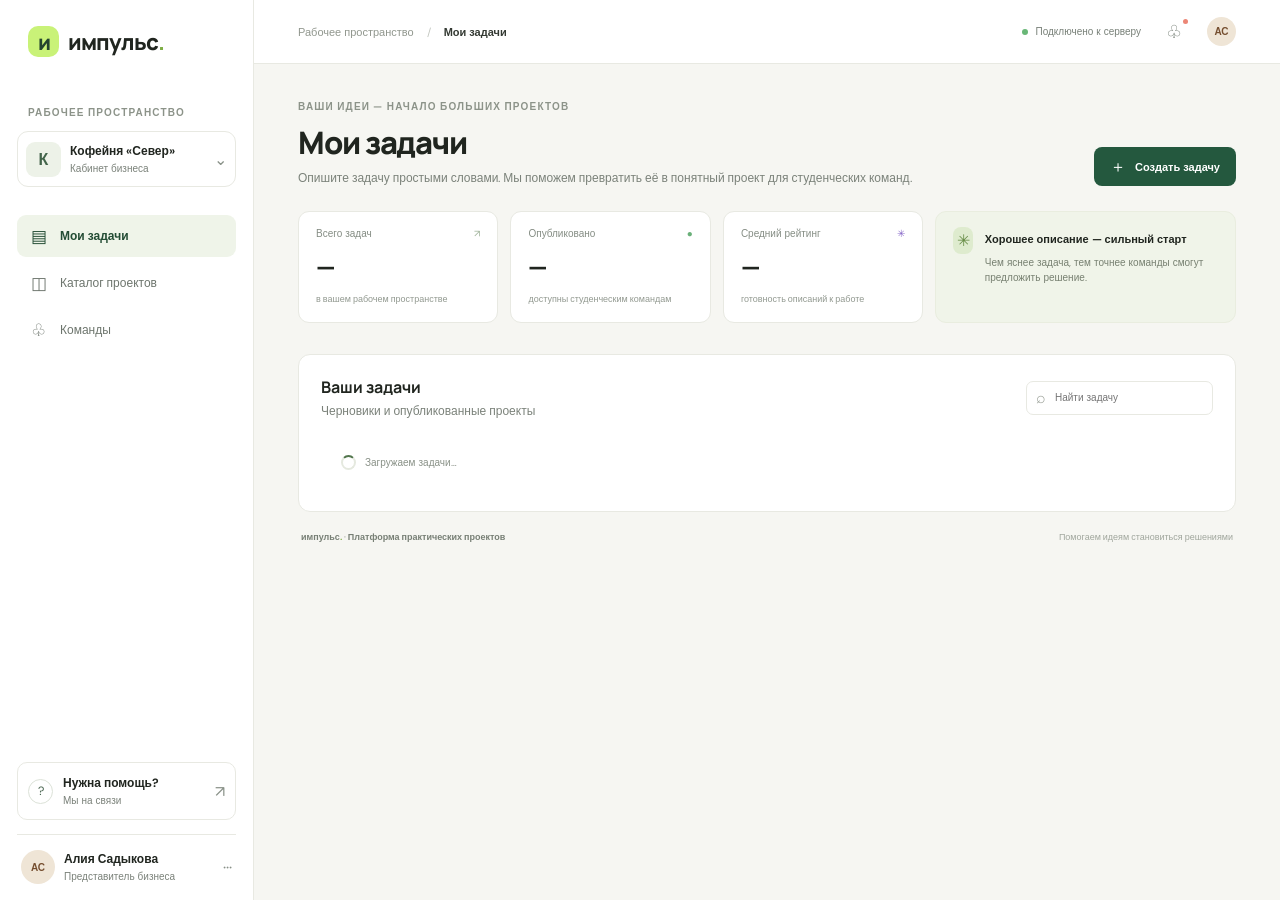
==== frontend/index.html @ 21bdeb05 "frontened:интерфейс бизнеса участника" ====
<!doctype html>
<html lang="ru">
  <head>
    <meta charset="utf-8">
    <meta name="viewport" content="width=device-width, initial-scale=1">
    <meta name="theme-color" content="#f6f6f2">
    <title>Задачи для команд — кабинет бизнеса</title>
    <link rel="stylesheet" href="./styles.css">
  </head>
  <body>
    <div class="app-shell">
      <aside class="sidebar">
        <a class="brand" href="#top" aria-label="На главную">
          <span class="brand-mark">и</span><span>импульс<span class="brand-dot">.</span></span>
        </a>
        <div class="workspace-label">РАБОЧЕЕ ПРОСТРАНСТВО</div>
        <div class="workspace"><span class="workspace-icon">К</span><span><strong>Кофейня «Север»</strong><small>Кабинет бизнеса</small></span><span class="chevron">⌄</span></div>
        <nav class="side-nav" aria-label="Основная навигация">
          <a class="nav-item active" href="#workspace"><span class="nav-icon">▤</span>Мои задачи</a>
          <a class="nav-item" href="#workspace" data-notice="Каталог студенческих проектов скоро появится здесь."><span class="nav-icon">◫</span>Каталог проектов</a>
          <a class="nav-item" href="#workspace" data-notice="Раздел команд будет доступен после запуска marketplace."><span class="nav-icon">♧</span>Команды</a>
        </nav>
        <div class="sidebar-bottom"><div class="help-icon">?</div><div><strong>Нужна помощь?</strong><small>Мы на связи</small></div><span class="chevron">↗</span></div>
        <div class="profile"><div class="avatar">АС</div><div><strong>Алия Садыкова</strong><small>Представитель бизнеса</small></div><span class="chevron">···</span></div>
      </aside>

      <main id="top" class="main-area">
        <header class="topbar"><div class="breadcrumbs">Рабочее пространство <span>/</span> <strong>Мои задачи</strong></div><div class="top-actions"><span class="connection"><i></i>Подключено к серверу</span><button class="icon-button" aria-label="Уведомления">♧<b></b></button><div class="avatar small">АС</div></div></header>
        <div id="workspace" class="content">
          <section class="page-heading">
            <div><div class="eyebrow">ВАШИ ИДЕИ — НАЧАЛО БОЛЬШИХ ПРОЕКТОВ</div><h1>Мои задачи</h1><p>Опишите задачу простыми словами. Мы поможем превратить её в понятный проект для студенческих команд.</p></div>
            <button id="new-task" class="button button-primary"><span>＋</span> Создать задачу</button>
          </section>

          <section class="overview-grid" aria-label="Обзор задач">
            <article class="metric-card"><div class="metric-label">Всего задач <span>↗</span></div><strong id="stat-total">—</strong><small>в вашем рабочем пространстве</small></article>
            <article class="metric-card"><div class="metric-label">Опубликовано <span class="metric-green">●</span></div><strong id="stat-published">—</strong><small>доступны студенческим командам</small></article>
            <article class="metric-card"><div class="metric-label">Средний рейтинг <span class="metric-purple">✳</span></div><strong id="stat-score">—</strong><small>готовность описаний к работе</small></article>
            <article class="tip-card"><div class="tip-icon">✳</div><div><strong>Хорошее описание — сильный старт</strong><p>Чем яснее задача, тем точнее команды смогут предложить решение.</p></div></article>
          </section>

          <section id="editor" class="editor-card" hidden>
            <div class="editor-header"><div><div class="eyebrow">МАСТЕР СОЗДАНИЯ</div><h2 id="editor-title">Новая задача</h2><p>Сохранение происходит на сервере. Черновик можно продолжить позже.</p></div><button id="close-editor" class="icon-button close-button" aria-label="Закрыть редактор">×</button></div>
            <div class="steps" aria-label="Этапы создания"><div class="step active" data-step-indicator="1"><span>1</span><b>Описание</b></div><i></i><div class="step" data-step-indicator="2"><span>2</span><b>Уточнения</b></div><i></i><div class="step" data-step-indicator="3"><span>3</span><b>Карточка задачи</b></div><i></i><div class="step" data-step-indicator="4"><span>4</span><b>Публикация</b></div></div>
            <div id="status-message" class="status-message" role="status" aria-live="polite" hidden></div>
            <section id="stage-description" class="stage">
              <div class="stage-title"><span class="stage-number">01</span><div><h3>Расскажите, что нужно сделать</h3><p>Можно начать с черновой идеи — уточним детали вместе.</p></div></div>
              <label class="field-label" for="description">Описание задачи</label>
              <textarea id="description" rows="5" maxlength="10000" placeholder="Например: в нашей кофейне гости часто долго ждут заказ в обед. Хотим понять, как ускорить обслуживание…"></textarea>
              <div class="field-foot"><span>Не нужно подбирать специальные слова</span><span id="description-count">0 / 10 000</span></div>
              <div class="form-actions"><span class="privacy-note">✦ AI поможет структурировать идею — вы проверите каждый пункт</span><button id="analyze" class="button button-primary">Проанализировать <span>→</span></button></div>
            </section>
            <section id="stage-questions" class="stage" hidden>
              <div class="stage-title"><span class="stage-number">02</span><div><h3>Пара уточнений</h3><p>Ваши ответы помогут командам лучше понять задачу. Ответы сохраняются в карточку.</p></div></div>
              <div id="ai-mode" class="ai-mode"></div>
              <div id="questions-list" class="questions-list"></div>
              <div class="form-actions"><button class="button button-quiet" data-back="1">← К описанию</button><button id="apply-answers" class="button button-primary">Перейти к карточке <span>→</span></button></div>
            </section>
            <section id="stage-card" class="stage" hidden>
              <div class="stage-title"><span class="stage-number">03</span><div><h3>Проверьте и дополните карточку</h3><p>Все поля можно менять. Подтвердите те, за которые готовы отвечать перед публикацией.</p></div></div>
              <div class="card-toolbar"><div id="card-mode" class="ai-mode"></div><div id="revision-label" class="revision-label"></div></div>
              <div id="fields-grid" class="fields-grid"></div>
              <div id="score-panel" class="score-panel" hidden></div>
              <div class="form-actions card-actions"><button class="button button-quiet" data-back="2">← К уточнениям</button><div class="action-group"><button id="save-draft" class="button button-secondary">Сохранить черновик</button><button id="save-confirm" class="button button-primary">Сохранить и пересчитать</button></div></div>
              <div class="publish-bar"><div><strong>Готовы показать задачу командам?</strong><small>Опубликуются только подтверждённые поля. Рейтинг не блокирует публикацию.</small></div><button id="publish" class="button button-dark" disabled>Опубликовать задачу <span>→</span></button></div>
            </section>
            <section id="stage-published" class="stage published-stage" hidden></section>
          </section>

          <section class="task-list-section"><div class="section-heading"><div><h2>Ваши задачи</h2><p>Черновики и опубликованные проекты</p></div><label class="search-box"><span>⌕</span><input id="task-search" type="search" placeholder="Найти задачу" aria-label="Найти задачу"></label></div><div id="task-list" class="task-list"><div class="loading-row"><span class="spinner"></span>Загружаем задачи…</div></div></section>
          <footer class="footer"><span>импульс<span class="brand-dot">.</span> <span>·</span> Платформа практических проектов</span><span>Помогаем идеям становиться решениями</span></footer>
        </div>
      </main>
    </div>
    <div id="toast" class="toast" role="status" aria-live="polite" hidden></div>
    <script type="module" src="./app.js"></script>
  </body>
</html>
---- frontend/styles.css ----
@import url('https://fonts.googleapis.com/css2?family=DM+Sans:wght@400;500;600;700&family=Manrope:wght@400;500;600;700;800&display=swap');

:root{font-family:'DM Sans',Arial,sans-serif;color:#20251f;background:#f6f6f2;font-synthesis:none;text-rendering:optimizeLegibility;--ink:#20251f;--muted:#7b827a;--line:#e8e9e2;--green:#24583e;--lime:#c9f278;--surface:#fff;--soft:#f7f8f4;--purple:#8565c7}*{box-sizing:border-box}body{margin:0;min-width:320px}button,input,textarea{font:inherit}button{cursor:pointer}.app-shell{min-height:100vh}.sidebar{position:fixed;inset:0 auto 0 0;width:254px;background:#fff;border-right:1px solid var(--line);padding:26px 17px 14px;display:flex;flex-direction:column;z-index:3}.brand{display:flex;align-items:center;gap:9px;font:800 22px Manrope,sans-serif;letter-spacing:-1px;color:var(--ink);text-decoration:none;padding:0 11px 49px}.brand-mark{width:31px;height:31px;border-radius:10px;background:var(--lime);display:grid;place-items:center;font:800 21px Manrope;color:#24452f}.brand-dot{color:#7eae45}.workspace-label,.eyebrow{font-size:10px;font-weight:700;letter-spacing:1.2px;color:#8c9389}.workspace-label{padding:0 11px 12px}.workspace{min-height:56px;border:1px solid var(--line);border-radius:11px;display:flex;align-items:center;padding:8px;gap:9px}.workspace-icon{width:35px;height:35px;display:grid;place-items:center;background:#edf2e8;border-radius:9px;color:#426449;font-weight:700}.workspace strong,.profile strong,.sidebar-bottom strong{font-size:12px;display:block}.workspace small,.profile small,.sidebar-bottom small{display:block;font-size:10px;color:var(--muted);margin-top:3px}.chevron{margin-left:auto;color:#889087}.side-nav{display:grid;gap:5px;margin-top:28px}.nav-item{height:42px;display:flex;align-items:center;gap:12px;padding:0 12px;border-radius:9px;color:#6d756d;text-decoration:none;font-size:12px}.nav-item.active{background:#eff4e9;color:#234c34;font-weight:700}.nav-icon{width:19px;text-align:center;font-size:17px}.sidebar-bottom{margin-top:auto;border:1px solid var(--line);border-radius:10px;padding:12px 10px;display:flex;align-items:center;gap:10px}.help-icon{width:25px;height:25px;border:1px solid #dce2d8;color:#46624d;border-radius:50%;display:grid;place-items:center;font-size:12px}.profile{border-top:1px solid var(--line);margin-top:14px;padding:15px 4px 2px;display:flex;align-items:center;gap:9px}.avatar{width:34px;height:34px;border-radius:50%;background:#efe5d6;color:#754e2f;display:grid;place-items:center;font-weight:700;font-size:10px}.main-area{margin-left:254px;min-height:100vh}.topbar{height:64px;background:#fff;border-bottom:1px solid var(--line);display:flex;align-items:center;justify-content:space-between;padding:0 44px}.breadcrumbs{font-size:11px;color:#91978e}.breadcrumbs span{padding:0 10px;color:#c2c6bf}.breadcrumbs strong{color:#343a33;font-weight:600}.top-actions{display:flex;align-items:center;gap:19px}.connection{font-size:10px;color:#788078}.connection i{display:inline-block;width:6px;height:6px;border-radius:50%;background:#69b777;margin-right:7px}.icon-button{border:0;background:transparent;color:#747d74;position:relative;font-size:18px}.icon-button b{position:absolute;width:5px;height:5px;border-radius:50%;background:#ec8676;right:0;top:0}.avatar.small{width:29px;height:29px}.content{max-width:1320px;margin:auto;padding:36px 44px 18px}.page-heading{display:flex;align-items:flex-end;justify-content:space-between;margin-bottom:25px}.page-heading h1{font:800 31px Manrope,sans-serif;letter-spacing:-1.1px;margin:8px 0 7px}.page-heading p,.editor-header p,.stage-title p,.section-heading p{font-size:12px;color:var(--muted);margin:0}.button{border:0;border-radius:8px;min-height:39px;padding:0 16px;font-size:11px;font-weight:700;display:inline-flex;align-items:center;justify-content:center;gap:9px;transition:transform .15s,background .15s}.button:hover:not(:disabled){transform:translateY(-1px)}.button:disabled{opacity:.48;cursor:not-allowed}.button-primary{background:var(--green);color:white}.button-primary:hover:not(:disabled){background:#17432e}.button-primary>span{font-size:16px}.button-secondary{background:#eaf1e5;color:#2d5539}.button-quiet{background:transparent;color:#727a72;padding:0 8px}.button-dark{background:#202a23;color:#fff}.overview-grid{display:grid;grid-template-columns:repeat(3,minmax(135px,1fr)) 1.5fr;gap:12px;margin-bottom:31px}.metric-card,.tip-card{min-height:112px;background:#fff;border:1px solid var(--line);border-radius:11px;padding:15px 17px}.metric-label{display:flex;justify-content:space-between;color:#858d84;font-size:10px}.metric-label span{color:#a0b39b}.metric-green{color:#6ab079!important}.metric-purple{color:var(--purple)!important}.metric-card strong{display:block;font:800 25px Manrope,sans-serif;letter-spacing:-.8px;margin:9px 0 2px}.metric-card small{color:#929990;font-size:9px}.tip-card{display:flex;gap:12px;align-items:flex-start;background:#f0f4e9;border-color:#e9eddf}.tip-icon{width:27px;height:27px;border-radius:8px;background:#deebce;color:#668c45;display:grid;place-items:center}.tip-card strong{font-size:11px}.tip-card p{font-size:10px;line-height:1.5;color:#778071;margin:7px 0 0}.editor-card{background:#fff;border:1px solid var(--line);border-radius:14px;padding:24px 27px;margin:0 0 32px;box-shadow:0 8px 24px #28371b08;scroll-margin-top:18px}.editor-header{display:flex;justify-content:space-between;align-items:flex-start}.editor-header h2{font:800 21px Manrope,sans-serif;letter-spacing:-.5px;margin:5px 0}.close-button{font-size:24px}.steps{display:flex;align-items:center;gap:12px;border-bottom:1px solid var(--line);padding:22px 0 19px;margin-bottom:22px}.steps>i{height:1px;background:#e6e8e1;flex:1}.step{display:flex;align-items:center;gap:7px;white-space:nowrap;color:#a1a69f;font-size:10px}.step span{width:23px;height:23px;border:1px solid #e4e6e0;border-radius:50%;display:grid;place-items:center;font-size:10px}.step.active,.step.done{color:#34593d;font-weight:700}.step.active span,.step.done span{background:#eaf2e2;border-color:#cfdfbf;color:#34593d}.stage{animation:appear .2s ease}@keyframes appear{from{opacity:.5;transform:translateY(4px)}to{opacity:1;transform:none}}.stage-title{display:flex;align-items:flex-start;gap:12px;margin-bottom:20px}.stage-number{font:700 10px Manrope;color:#92a283;padding-top:3px}.stage-title h3{font:700 15px Manrope;margin:0 0 5px}.stage-title p{line-height:1.55}.field-label{display:block;font-size:11px;font-weight:700;margin:0 0 8px}.stage textarea,.field-input,.answer-input{width:100%;border:1px solid #e1e5dc;background:#fff;border-radius:8px;padding:12px 13px;color:var(--ink);outline:none;resize:vertical;font-size:12px;line-height:1.55}.stage textarea{min-height:115px}.stage textarea:focus,.field-input:focus,.answer-input:focus{border-color:#85a77b;box-shadow:0 0 0 3px #dcebd44d}.stage textarea::placeholder,.field-input::placeholder{color:#aab0a8}.field-foot{display:flex;justify-content:space-between;font-size:9px;color:#9a9f98;margin-top:6px}.form-actions{display:flex;align-items:center;justify-content:space-between;margin-top:20px}.privacy-note{font-size:10px;color:#879080}.ai-mode{display:inline-flex;align-items:center;gap:7px;padding:7px 10px;background:#f1f4ed;border-radius:20px;color:#526b48;font-size:10px;font-weight:600}.ai-mode::before{content:'✦';font-size:12px;color:#779d55}.ai-mode.fallback{background:#fff5e7;color:#8b6330}.ai-mode.fallback::before{color:#d49a3d}.questions-list{display:grid;grid-template-columns:1fr 1fr;gap:12px}.question-card{border:1px solid var(--line);border-radius:10px;padding:12px;background:#fcfdfa}.question-card label{display:flex;gap:8px;font-size:11px;font-weight:600;line-height:1.45;margin-bottom:9px}.question-index{flex:none;width:20px;height:20px;border-radius:6px;background:#edf2e7;color:#58714b;display:grid;place-items:center;font-size:9px}.answer-input{min-height:66px;resize:vertical;padding:9px;font-size:11px}.card-toolbar{display:flex;justify-content:space-between;align-items:center;margin:0 0 14px}.revision-label{font-size:10px;color:#959b93}.fields-grid{display:grid;grid-template-columns:1fr 1fr;gap:11px}.field-card{border:1px solid var(--line);border-radius:9px;padding:11px 12px 10px;min-width:0}.field-card:focus-within{border-color:#91ab81}.field-card-top{display:flex;align-items:center;justify-content:space-between;gap:10px;margin-bottom:7px}.field-card label{font-size:10px;font-weight:700}.confirm-control{display:flex;align-items:center;gap:5px;font-size:9px!important;font-weight:500!important;color:#727b71;white-space:nowrap;cursor:pointer}.confirm-control input{accent-color:#32613e;width:13px;height:13px;margin:0}.field-input{min-height:42px;padding:8px 10px;font-size:11px}.field-input.multiline{min-height:70px;resize:vertical}.field-hint{font-size:9px;color:#9aa097;margin-top:5px}.score-panel{margin-top:17px;padding:16px;border:1px solid #e7ebdf;border-radius:10px;background:#fafbf8}.score-header{display:flex;align-items:center;gap:15px}.score-ring{width:57px;height:57px;border-radius:50%;display:grid;place-items:center;background:conic-gradient(#79a64f var(--score-angle),#e6eade 0);position:relative;flex:none}.score-ring:before{content:'';position:absolute;inset:5px;background:#fafbf8;border-radius:50%}.score-ring strong{position:relative;font:800 15px Manrope}.score-copy strong{font-size:12px}.score-copy p{font-size:10px;color:var(--muted);margin:4px 0 0}.score-breakdown{display:grid;grid-template-columns:repeat(2,1fr);gap:7px 14px;margin-top:14px}.score-row{font-size:9px;color:#757d73;display:flex;justify-content:space-between;gap:10px}.score-row b{color:#3d6045}.missing-list{border-top:1px solid var(--line);margin-top:12px;padding-top:10px;font-size:9px;line-height:1.6;color:#8a7855}.card-actions{padding:4px 0}.action-group{display:flex;gap:8px}.publish-bar{margin-top:14px;padding:14px 15px;background:#f1f4ec;border-radius:9px;display:flex;align-items:center;justify-content:space-between;gap:12px}.publish-bar strong,.publish-bar small{display:block}.publish-bar strong{font-size:11px}.publish-bar small{font-size:9px;color:#81897e;margin-top:4px}.status-message{border-radius:8px;padding:10px 12px;font-size:11px;line-height:1.5;margin-bottom:16px}.status-message.error{background:#fff0ed;color:#8f4032;border:1px solid #f2d7d0}.status-message.success{background:#edf7e9;color:#3c6840;border:1px solid #dcebd2}.status-message.warning{background:#fff7e9;color:#835c25;border:1px solid #f2e5c5}.task-list-section{background:#fff;border:1px solid var(--line);border-radius:12px;padding:21px 22px}.section-heading{display:flex;align-items:center;justify-content:space-between;margin-bottom:16px}.section-heading h2{font:700 16px Manrope;margin:0 0 5px}.search-box{height:34px;border:1px solid var(--line);border-radius:7px;display:flex;align-items:center;gap:7px;padding:0 9px;color:#9ba198}.search-box input{border:0;outline:0;width:150px;font-size:10px}.task-list{display:grid;gap:8px}.task-row{display:grid;grid-template-columns:minmax(0,1fr) 100px 84px 95px auto;align-items:center;gap:12px;border:1px solid #eff0eb;border-radius:9px;padding:11px 12px}.task-main{min-width:0}.task-main strong{font-size:11px;display:block;overflow:hidden;text-overflow:ellipsis;white-space:nowrap}.task-main small{font-size:9px;color:#959c92;display:block;margin-top:4px}.task-status{font-size:9px;padding:5px 8px;border-radius:20px;background:#f2f3ef;color:#777f75;white-space:nowrap}.task-status.published{background:#eaf4e8;color:#48734b}.task-score{font-size:10px;font-weight:700;color:#496648}.task-updated{font-size:9px;color:#969c94}.task-open{height:29px;padding:0 10px;font-size:9px}.empty-state{text-align:center;padding:27px 16px;color:#858d83}.empty-state strong{display:block;color:#434a42;font-size:12px;margin-bottom:6px}.empty-state p{font-size:10px;margin:0 auto 14px;max-width:320px;line-height:1.5}.loading-row{display:flex;align-items:center;gap:9px;font-size:10px;color:#899187;padding:20px}.spinner{width:15px;height:15px;border:2px solid #e5e9df;border-top-color:#52764d;border-radius:50%;animation:spin .7s linear infinite}@keyframes spin{to{transform:rotate(360deg)}}.published-stage{text-align:center;padding:30px 12px}.success-mark{width:55px;height:55px;border-radius:50%;background:#ebf5e2;color:#4d8142;display:grid;place-items:center;font-size:26px;margin:0 auto 14px}.published-stage h3{font:800 20px Manrope;margin:0 0 8px}.published-stage p{font-size:11px;line-height:1.6;color:var(--muted);max-width:520px;margin:0 auto 17px}.publication-preview{max-width:580px;margin:0 auto 19px;text-align:left;background:#fafbf8;border:1px solid var(--line);border-radius:10px;padding:13px}.publication-preview strong{font-size:12px}.publication-preview p{margin:6px 0 0;font-size:10px}.footer{display:flex;justify-content:space-between;padding:19px 3px 0;color:#a0a69d;font-size:9px}.footer>span:first-child{font-weight:700;color:#777f75}.footer>span:first-child span:last-child{font-weight:400}.toast{position:fixed;right:22px;bottom:20px;max-width:min(400px,calc(100vw - 40px));padding:12px 16px;border-radius:9px;background:#26362a;color:white;font-size:11px;box-shadow:0 8px 28px #20251f2b;z-index:10}.toast.error{background:#8c4339}.toast.warning{background:#84612e}[hidden]{display:none!important}

@media(max-width:1100px){.sidebar{width:218px}.main-area{margin-left:218px}.content{padding:30px 28px 16px}.topbar{padding:0 28px}.overview-grid{grid-template-columns:repeat(3,1fr)}.tip-card{grid-column:1/-1;min-height:auto}.task-row{grid-template-columns:minmax(0,1fr) 90px 75px auto}.task-updated{display:none}}
@media(max-width:760px){.sidebar{width:61px;padding:18px 9px}.brand{padding:0 5px 34px}.brand>span:last-child,.workspace-label,.workspace,.nav-item:not(.active),.nav-item.active{font-size:0}.nav-item{justify-content:center;padding:0}.nav-icon{font-size:19px}.sidebar-bottom{justify-content:center;padding:9px 0}.sidebar-bottom>div:not(.help-icon),.sidebar-bottom .chevron,.profile>div:not(.avatar),.profile .chevron{display:none}.profile{justify-content:center;padding:12px 0}.main-area{margin-left:61px}.content{padding:24px 17px 15px}.topbar{height:54px;padding:0 16px}.connection{display:none}.page-heading{align-items:flex-start;gap:12px}.page-heading h1{font-size:26px}.page-heading p{font-size:11px;max-width:380px;line-height:1.5}.page-heading>.button{flex:none;padding:0 10px;font-size:10px}.overview-grid{gap:7px;grid-template-columns:repeat(3,minmax(0,1fr));margin-bottom:21px}.metric-card{padding:11px 10px;min-height:100px}.metric-label{font-size:9px}.metric-card strong{font-size:21px}.metric-card small{font-size:8px;line-height:1.35}.tip-card{padding:11px}.editor-card{padding:18px 15px}.steps{gap:5px}.steps>i{min-width:5px}.step{gap:4px;font-size:0}.step span{font-size:9px;width:22px;height:22px}.step.active b,.step.done b{font-size:9px}.questions-list,.fields-grid{grid-template-columns:1fr}.privacy-note{display:none}.form-actions{gap:10px}.form-actions .button{padding:0 11px;font-size:10px}.card-actions{align-items:flex-start}.action-group{flex-wrap:wrap;justify-content:flex-end}.action-group .button{min-height:34px}.publish-bar{align-items:flex-start;flex-direction:column}.publish-bar>.button{width:100%}.score-breakdown{grid-template-columns:1fr}.task-list-section{padding:16px 12px}.section-heading{align-items:flex-start;gap:8px}.search-box input{width:95px}.task-row{grid-template-columns:minmax(0,1fr) auto;gap:7px}.task-main{grid-column:1}.task-status{grid-column:2;grid-row:1}.task-score{grid-column:1;grid-row:2}.task-open{grid-column:2;grid-row:2}.footer{gap:8px;line-height:1.4}.footer>span:last-child{text-align:right}.revision-label{font-size:9px}}
@media(max-width:440px){.page-heading{display:block}.page-heading>.button{margin-top:13px}.top-actions{gap:8px}.breadcrumbs{font-size:10px}.overview-grid{grid-template-columns:repeat(2,1fr)}.tip-card{grid-column:1/-1}.section-heading{display:block}.search-box{margin-top:11px;width:100%}.search-box input{width:100%}.field-card-top{align-items:flex-start}.form-actions{flex-wrap:wrap}.form-actions>:last-child{margin-left:auto}.editor-header h2{font-size:19px}}
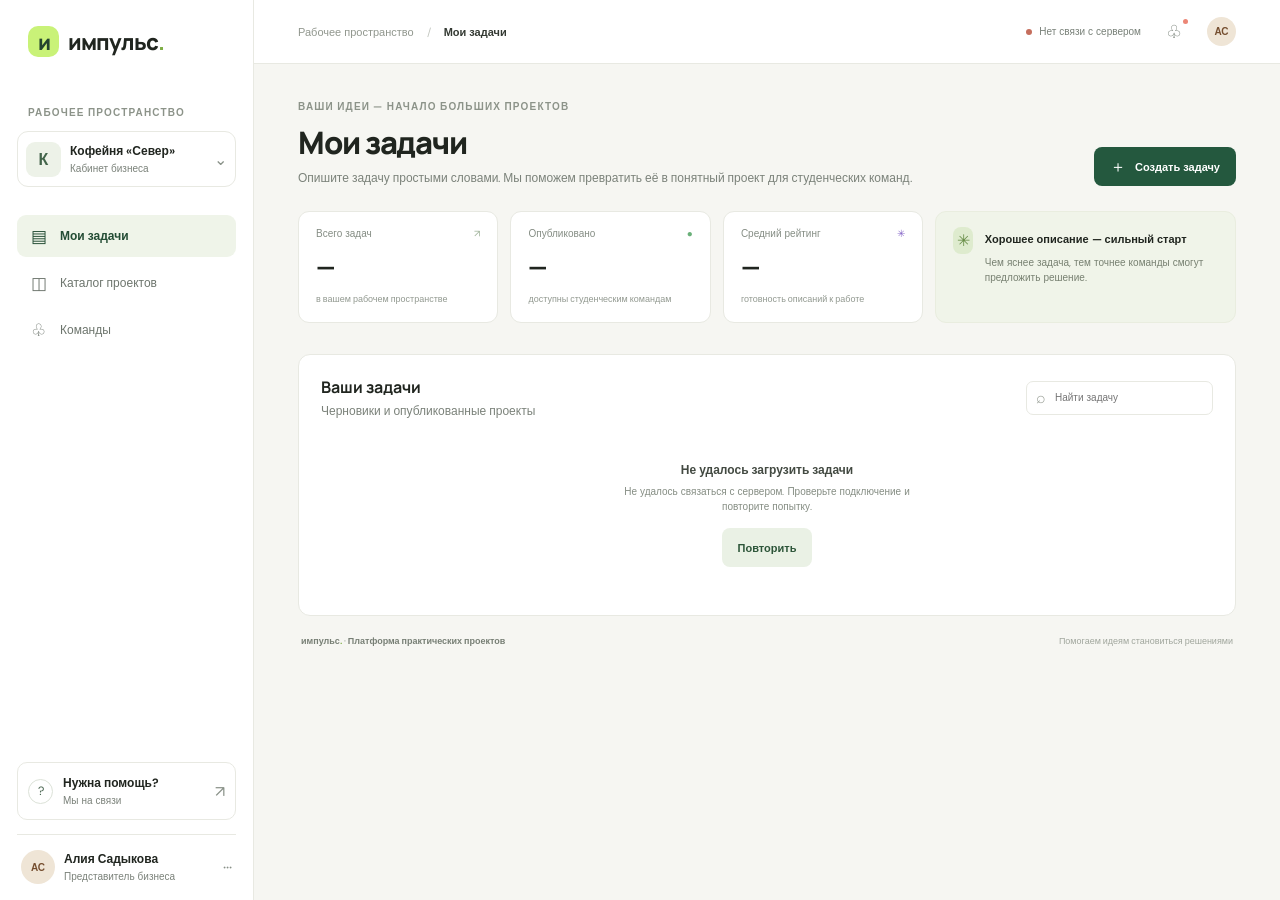
==== commit 54c858fa: "frontend:Изменения: [app.js](C:/Users/nazar/OneDrive/Документы/GitHub/hack-4d63cc53-team/frontend/ap" ====
--- a/frontend/index.html
+++ b/frontend/index.html
@@ -25,7 +25,7 @@
       </aside>
 
       <main id="top" class="main-area">
-        <header class="topbar"><div class="breadcrumbs">Рабочее пространство <span>/</span> <strong>Мои задачи</strong></div><div class="top-actions"><span class="connection"><i></i>Подключено к серверу</span><button class="icon-button" aria-label="Уведомления">♧<b></b></button><div class="avatar small">АС</div></div></header>
+        <header class="topbar"><div class="breadcrumbs">Рабочее пространство <span>/</span> <strong>Мои задачи</strong></div><div class="top-actions"><span id="server-connection" class="connection checking" aria-live="polite"><i></i>Проверяем сервер…</span><button class="icon-button" aria-label="Уведомления">♧<b></b></button><div class="avatar small">АС</div></div></header>
         <div id="workspace" class="content">
           <section class="page-heading">
             <div><div class="eyebrow">ВАШИ ИДЕИ — НАЧАЛО БОЛЬШИХ ПРОЕКТОВ</div><h1>Мои задачи</h1><p>Опишите задачу простыми словами. Мы поможем превратить её в понятный проект для студенческих команд.</p></div>
--- a/frontend/styles.css
+++ b/frontend/styles.css
@@ -5,3 +5,5 @@
 @media(max-width:1100px){.sidebar{width:218px}.main-area{margin-left:218px}.content{padding:30px 28px 16px}.topbar{padding:0 28px}.overview-grid{grid-template-columns:repeat(3,1fr)}.tip-card{grid-column:1/-1;min-height:auto}.task-row{grid-template-columns:minmax(0,1fr) 90px 75px auto}.task-updated{display:none}}
 @media(max-width:760px){.sidebar{width:61px;padding:18px 9px}.brand{padding:0 5px 34px}.brand>span:last-child,.workspace-label,.workspace,.nav-item:not(.active),.nav-item.active{font-size:0}.nav-item{justify-content:center;padding:0}.nav-icon{font-size:19px}.sidebar-bottom{justify-content:center;padding:9px 0}.sidebar-bottom>div:not(.help-icon),.sidebar-bottom .chevron,.profile>div:not(.avatar),.profile .chevron{display:none}.profile{justify-content:center;padding:12px 0}.main-area{margin-left:61px}.content{padding:24px 17px 15px}.topbar{height:54px;padding:0 16px}.connection{display:none}.page-heading{align-items:flex-start;gap:12px}.page-heading h1{font-size:26px}.page-heading p{font-size:11px;max-width:380px;line-height:1.5}.page-heading>.button{flex:none;padding:0 10px;font-size:10px}.overview-grid{gap:7px;grid-template-columns:repeat(3,minmax(0,1fr));margin-bottom:21px}.metric-card{padding:11px 10px;min-height:100px}.metric-label{font-size:9px}.metric-card strong{font-size:21px}.metric-card small{font-size:8px;line-height:1.35}.tip-card{padding:11px}.editor-card{padding:18px 15px}.steps{gap:5px}.steps>i{min-width:5px}.step{gap:4px;font-size:0}.step span{font-size:9px;width:22px;height:22px}.step.active b,.step.done b{font-size:9px}.questions-list,.fields-grid{grid-template-columns:1fr}.privacy-note{display:none}.form-actions{gap:10px}.form-actions .button{padding:0 11px;font-size:10px}.card-actions{align-items:flex-start}.action-group{flex-wrap:wrap;justify-content:flex-end}.action-group .button{min-height:34px}.publish-bar{align-items:flex-start;flex-direction:column}.publish-bar>.button{width:100%}.score-breakdown{grid-template-columns:1fr}.task-list-section{padding:16px 12px}.section-heading{align-items:flex-start;gap:8px}.search-box input{width:95px}.task-row{grid-template-columns:minmax(0,1fr) auto;gap:7px}.task-main{grid-column:1}.task-status{grid-column:2;grid-row:1}.task-score{grid-column:1;grid-row:2}.task-open{grid-column:2;grid-row:2}.footer{gap:8px;line-height:1.4}.footer>span:last-child{text-align:right}.revision-label{font-size:9px}}
 @media(max-width:440px){.page-heading{display:block}.page-heading>.button{margin-top:13px}.top-actions{gap:8px}.breadcrumbs{font-size:10px}.overview-grid{grid-template-columns:repeat(2,1fr)}.tip-card{grid-column:1/-1}.section-heading{display:block}.search-box{margin-top:11px;width:100%}.search-box input{width:100%}.field-card-top{align-items:flex-start}.form-actions{flex-wrap:wrap}.form-actions>:last-child{margin-left:auto}.editor-header h2{font-size:19px}}
+.answer-field-map{display:grid;gap:5px;margin:12px 0 9px;padding-left:34px}.answer-field-map label{font-size:10px;color:var(--muted)}.answer-field-map select{width:100%;min-height:34px;border:1px solid var(--line);border-radius:7px;background:#fff;color:var(--ink);padding:0 9px;font-size:11px}
+.connection.checking i{background:#c8a24d}.connection.offline i{background:#c56e5d}
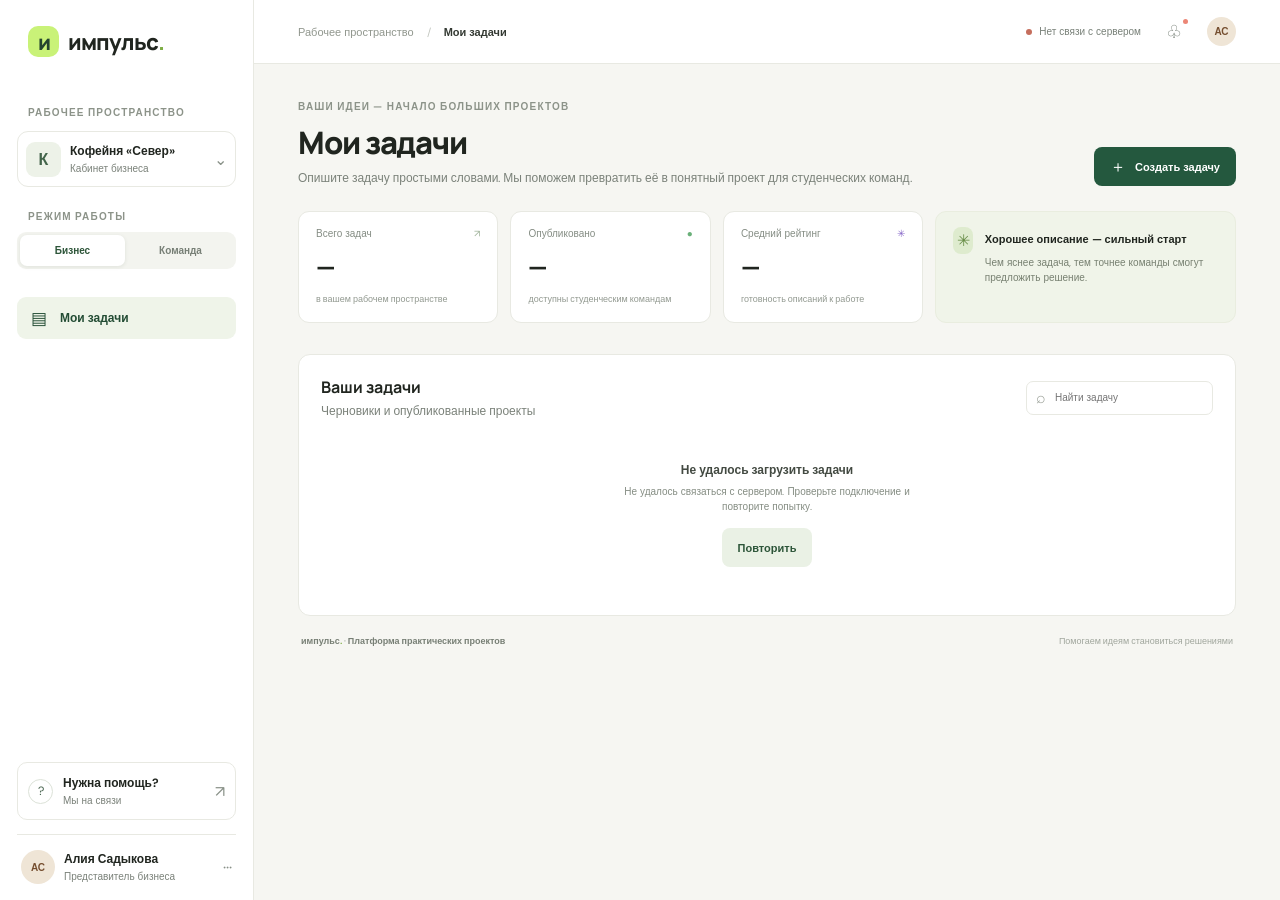
==== commit acf55f37: "frontened:Подключить экраны marketplace к навигации" ====
--- a/frontend/index.html
+++ b/frontend/index.html
@@ -14,32 +14,37 @@
           <span class="brand-mark">и</span><span>импульс<span class="brand-dot">.</span></span>
         </a>
         <div class="workspace-label">РАБОЧЕЕ ПРОСТРАНСТВО</div>
-        <div class="workspace"><span class="workspace-icon">К</span><span><strong>Кофейня «Север»</strong><small>Кабинет бизнеса</small></span><span class="chevron">⌄</span></div>
+        <div class="workspace"><span class="workspace-icon">К</span><span><strong id="workspace-name">Кофейня «Север»</strong><small id="workspace-subtitle">Кабинет бизнеса</small></span><span class="chevron">⌄</span></div>
+        <div class="workspace-label role-label">РЕЖИМ РАБОТЫ</div>
+        <div class="role-switch" role="group" aria-label="Выберите режим работы">
+          <button class="role-button active" type="button" data-role="business">Бизнес</button>
+          <button class="role-button" type="button" data-role="team">Команда</button>
+        </div>
         <nav class="side-nav" aria-label="Основная навигация">
-          <a class="nav-item active" href="#workspace"><span class="nav-icon">▤</span>Мои задачи</a>
-          <a class="nav-item" href="#workspace" data-notice="Каталог студенческих проектов скоро появится здесь."><span class="nav-icon">◫</span>Каталог проектов</a>
-          <a class="nav-item" href="#workspace" data-notice="Раздел команд будет доступен после запуска marketplace."><span class="nav-icon">♧</span>Команды</a>
+          <a class="nav-item active" href="#workspace" data-view="business" data-nav-role="business"><span class="nav-icon">▤</span>Мои задачи</a>
+          <a class="nav-item" href="#marketplace" data-view="catalog" data-nav-role="team"><span class="nav-icon">◫</span>Каталог проектов</a>
+          <a class="nav-item" href="#marketplace" data-view="teams" data-nav-role="team"><span class="nav-icon">♧</span>Команды</a>
         </nav>
         <div class="sidebar-bottom"><div class="help-icon">?</div><div><strong>Нужна помощь?</strong><small>Мы на связи</small></div><span class="chevron">↗</span></div>
-        <div class="profile"><div class="avatar">АС</div><div><strong>Алия Садыкова</strong><small>Представитель бизнеса</small></div><span class="chevron">···</span></div>
+        <div class="profile"><div class="avatar">АС</div><div><strong>Алия Садыкова</strong><small id="profile-role">Представитель бизнеса</small></div><span class="chevron">···</span></div>
       </aside>
 
       <main id="top" class="main-area">
         <header class="topbar"><div class="breadcrumbs">Рабочее пространство <span>/</span> <strong>Мои задачи</strong></div><div class="top-actions"><span id="server-connection" class="connection checking" aria-live="polite"><i></i>Проверяем сервер…</span><button class="icon-button" aria-label="Уведомления">♧<b></b></button><div class="avatar small">АС</div></div></header>
         <div id="workspace" class="content">
-          <section class="page-heading">
+          <section class="page-heading business-view-block">
             <div><div class="eyebrow">ВАШИ ИДЕИ — НАЧАЛО БОЛЬШИХ ПРОЕКТОВ</div><h1>Мои задачи</h1><p>Опишите задачу простыми словами. Мы поможем превратить её в понятный проект для студенческих команд.</p></div>
             <button id="new-task" class="button button-primary"><span>＋</span> Создать задачу</button>
           </section>
 
-          <section class="overview-grid" aria-label="Обзор задач">
+          <section class="overview-grid business-view-block" aria-label="Обзор задач">
             <article class="metric-card"><div class="metric-label">Всего задач <span>↗</span></div><strong id="stat-total">—</strong><small>в вашем рабочем пространстве</small></article>
             <article class="metric-card"><div class="metric-label">Опубликовано <span class="metric-green">●</span></div><strong id="stat-published">—</strong><small>доступны студенческим командам</small></article>
             <article class="metric-card"><div class="metric-label">Средний рейтинг <span class="metric-purple">✳</span></div><strong id="stat-score">—</strong><small>готовность описаний к работе</small></article>
             <article class="tip-card"><div class="tip-icon">✳</div><div><strong>Хорошее описание — сильный старт</strong><p>Чем яснее задача, тем точнее команды смогут предложить решение.</p></div></article>
           </section>
 
-          <section id="editor" class="editor-card" hidden>
+          <section id="editor" class="editor-card business-view-block" hidden>
             <div class="editor-header"><div><div class="eyebrow">МАСТЕР СОЗДАНИЯ</div><h2 id="editor-title">Новая задача</h2><p>Сохранение происходит на сервере. Черновик можно продолжить позже.</p></div><button id="close-editor" class="icon-button close-button" aria-label="Закрыть редактор">×</button></div>
             <div class="steps" aria-label="Этапы создания"><div class="step active" data-step-indicator="1"><span>1</span><b>Описание</b></div><i></i><div class="step" data-step-indicator="2"><span>2</span><b>Уточнения</b></div><i></i><div class="step" data-step-indicator="3"><span>3</span><b>Карточка задачи</b></div><i></i><div class="step" data-step-indicator="4"><span>4</span><b>Публикация</b></div></div>
             <div id="status-message" class="status-message" role="status" aria-live="polite" hidden></div>
@@ -67,7 +72,11 @@
             <section id="stage-published" class="stage published-stage" hidden></section>
           </section>
 
-          <section class="task-list-section"><div class="section-heading"><div><h2>Ваши задачи</h2><p>Черновики и опубликованные проекты</p></div><label class="search-box"><span>⌕</span><input id="task-search" type="search" placeholder="Найти задачу" aria-label="Найти задачу"></label></div><div id="task-list" class="task-list"><div class="loading-row"><span class="spinner"></span>Загружаем задачи…</div></div></section>
+          <section class="task-list-section business-view-block"><div class="section-heading"><div><h2>Ваши задачи</h2><p>Черновики и опубликованные проекты</p></div><label class="search-box"><span>⌕</span><input id="task-search" type="search" placeholder="Найти задачу" aria-label="Найти задачу"></label></div><div id="task-list" class="task-list"><div class="loading-row"><span class="spinner"></span>Загружаем задачи…</div></div></section>
+          <section id="marketplace-view" class="marketplace-view" hidden aria-live="polite">
+            <div class="marketplace-toolbar"><button id="marketplace-back" class="button button-quiet">← Назад</button><span id="marketplace-context">РАБОТА С КОМАНДАМИ</span><select id="selected-team" aria-label="Выбранная команда" hidden></select><button id="milestone-start" class="button button-secondary" hidden>＋ Зафиксировать этап</button></div>
+            <div id="marketplace-content"></div>
+          </section>
           <footer class="footer"><span>импульс<span class="brand-dot">.</span> <span>·</span> Платформа практических проектов</span><span>Помогаем идеям становиться решениями</span></footer>
         </div>
       </main>
--- a/frontend/styles.css
+++ b/frontend/styles.css
@@ -7,3 +7,5 @@
 @media(max-width:440px){.page-heading{display:block}.page-heading>.button{margin-top:13px}.top-actions{gap:8px}.breadcrumbs{font-size:10px}.overview-grid{grid-template-columns:repeat(2,1fr)}.tip-card{grid-column:1/-1}.section-heading{display:block}.search-box{margin-top:11px;width:100%}.search-box input{width:100%}.field-card-top{align-items:flex-start}.form-actions{flex-wrap:wrap}.form-actions>:last-child{margin-left:auto}.editor-header h2{font-size:19px}}
 .answer-field-map{display:grid;gap:5px;margin:12px 0 9px;padding-left:34px}.answer-field-map label{font-size:10px;color:var(--muted)}.answer-field-map select{width:100%;min-height:34px;border:1px solid var(--line);border-radius:7px;background:#fff;color:var(--ink);padding:0 9px;font-size:11px}
 .connection.checking i{background:#c8a24d}.connection.offline i{background:#c56e5d}
+.role-label{margin-top:23px;padding-bottom:9px}.role-switch{display:grid;grid-template-columns:1fr 1fr;gap:3px;padding:3px;background:#f3f4ef;border-radius:9px}.role-button{border:0;border-radius:7px;background:transparent;min-height:31px;color:#777f76;font-size:10px;font-weight:600}.role-button.active{background:white;color:#2d5539;box-shadow:0 1px 4px #1b2b1617}.marketplace-view{background:white;border:1px solid var(--line);border-radius:12px;padding:22px;margin-bottom:26px;scroll-margin-top:18px}.marketplace-toolbar{display:flex;align-items:center;gap:12px;margin-bottom:12px}.marketplace-toolbar>span{font-size:9px;letter-spacing:1px;color:#8b9388;font-weight:700}.marketplace-toolbar #milestone-start{margin-left:auto}.marketplace-toolbar #selected-team{max-width:190px;min-width:130px;border:1px solid var(--line);border-radius:7px;background:#fff;padding:8px;color:var(--ink);font-size:10px}.marketplace-screen{max-width:820px}.marketplace-screen h2{font:700 18px Manrope,sans-serif;margin:9px 0 16px}.marketplace-screen form{display:grid;grid-template-columns:repeat(2,minmax(0,1fr));gap:12px;align-items:end;margin-bottom:12px}.marketplace-screen form label{display:grid;gap:6px;font-size:10px;font-weight:600;color:#596258}.marketplace-screen input,.marketplace-screen select,.marketplace-screen textarea{min-width:0;width:100%;border:1px solid var(--line);border-radius:7px;background:#fff;padding:9px 10px;color:var(--ink);font-size:11px;outline:none}.marketplace-screen textarea{min-height:76px;resize:vertical}.marketplace-screen input:focus,.marketplace-screen select:focus,.marketplace-screen textarea:focus{border-color:#85a77b;box-shadow:0 0 0 3px #dcebd44d}.marketplace-screen form>button{justify-self:start;border:0;border-radius:7px;background:var(--green);color:#fff;padding:0 14px;min-height:36px;font-size:10px;font-weight:700}.marketplace-screen [data-status]{font-size:10px;color:#818a80;line-height:1.5}.marketplace-screen [data-cards],.marketplace-screen [data-list]{display:grid;grid-template-columns:repeat(2,minmax(0,1fr));gap:10px;margin-top:12px}.marketplace-card{border:1px solid var(--line);border-radius:9px;padding:13px;background:#fcfdfa;min-width:0}.marketplace-card h3{font:700 12px Manrope,sans-serif;margin:0 0 8px}.marketplace-card p{font-size:10px;line-height:1.5;color:#747d72;margin:5px 0}.marketplace-card button{border:0;border-radius:6px;background:#eaf1e5;color:#2d5539;padding:7px 10px;margin-top:7px;font-size:9px;font-weight:700}.task-actions{display:flex;align-items:center;justify-content:flex-end;gap:4px}.task-review{font-size:9px;padding:0 7px}
+@media(max-width:760px){.role-label{display:none}.role-switch{margin-bottom:16px;grid-template-columns:1fr;padding:2px}.role-button{font-size:8px;min-height:30px}.marketplace-view{padding:16px 12px}.marketplace-toolbar{gap:5px}.marketplace-toolbar>span{font-size:8px}.marketplace-screen form,.marketplace-screen [data-cards],.marketplace-screen [data-list]{grid-template-columns:1fr}.task-actions{flex-direction:column;align-items:stretch}.task-actions .button{font-size:8px;padding:0 5px}}
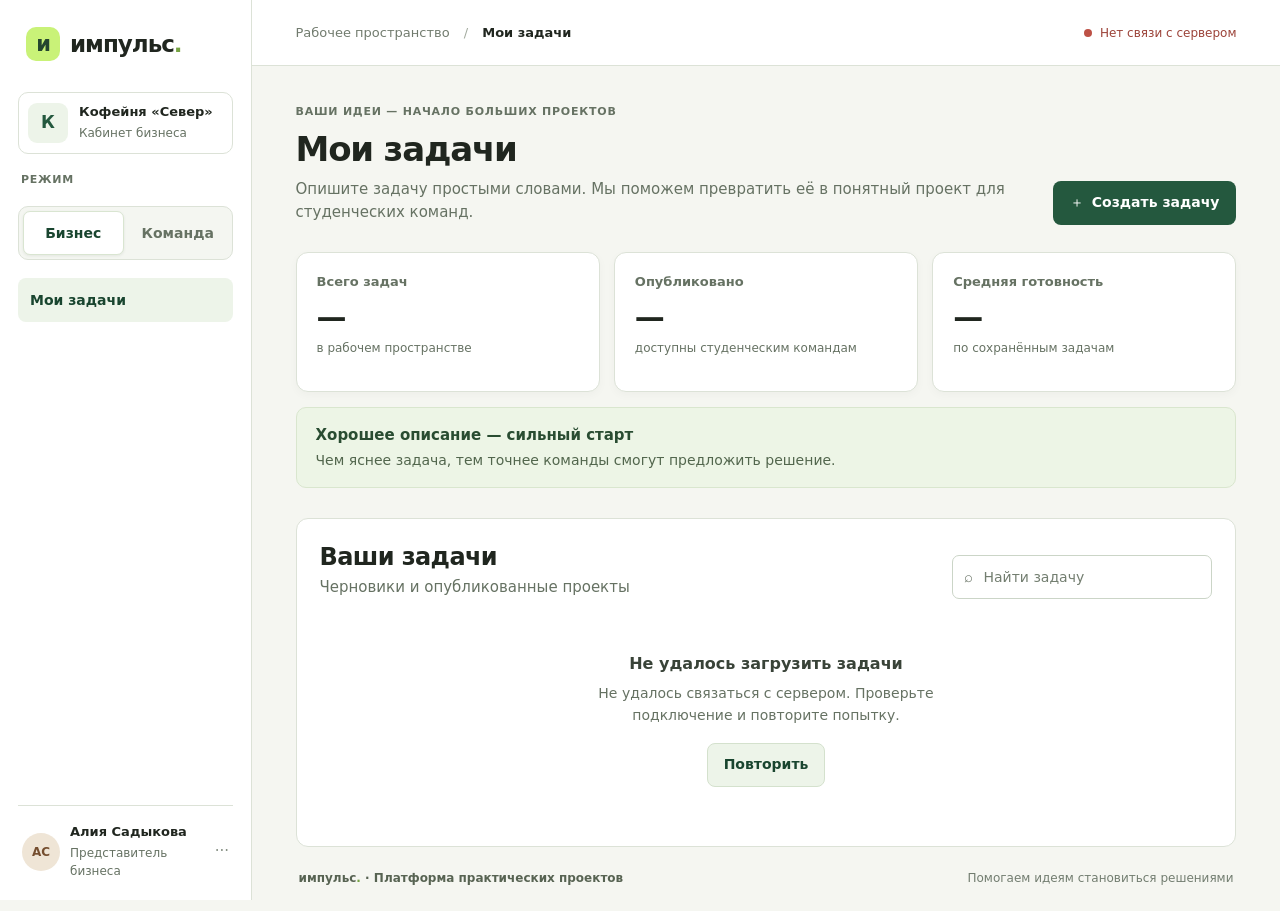
==== commit caee3dc6: "финалный" ====
--- a/frontend/index.html
+++ b/frontend/index.html
@@ -13,24 +13,22 @@
         <a class="brand" href="#top" aria-label="На главную">
           <span class="brand-mark">и</span><span>импульс<span class="brand-dot">.</span></span>
         </a>
-        <div class="workspace-label">РАБОЧЕЕ ПРОСТРАНСТВО</div>
-        <div class="workspace"><span class="workspace-icon">К</span><span><strong id="workspace-name">Кофейня «Север»</strong><small id="workspace-subtitle">Кабинет бизнеса</small></span><span class="chevron">⌄</span></div>
-        <div class="workspace-label role-label">РЕЖИМ РАБОТЫ</div>
+        <div class="workspace"><span class="workspace-icon">К</span><span><strong id="workspace-name">Кофейня «Север»</strong><small id="workspace-subtitle">Кабинет бизнеса</small></span></div>
+        <div class="workspace-label role-label">Режим</div>
         <div class="role-switch" role="group" aria-label="Выберите режим работы">
           <button class="role-button active" type="button" data-role="business">Бизнес</button>
           <button class="role-button" type="button" data-role="team">Команда</button>
         </div>
         <nav class="side-nav" aria-label="Основная навигация">
-          <a class="nav-item active" href="#workspace" data-view="business" data-nav-role="business"><span class="nav-icon">▤</span>Мои задачи</a>
-          <a class="nav-item" href="#marketplace" data-view="catalog" data-nav-role="team"><span class="nav-icon">◫</span>Каталог проектов</a>
-          <a class="nav-item" href="#marketplace" data-view="teams" data-nav-role="team"><span class="nav-icon">♧</span>Команды</a>
+          <a class="nav-item active" href="#workspace" data-view="business" data-nav-role="business">Мои задачи</a>
+          <a class="nav-item" href="#marketplace" data-view="catalog" data-nav-role="team">Каталог проектов</a>
+          <a class="nav-item" href="#marketplace" data-view="teams" data-nav-role="team">Команды</a>
         </nav>
-        <div class="sidebar-bottom"><div class="help-icon">?</div><div><strong>Нужна помощь?</strong><small>Мы на связи</small></div><span class="chevron">↗</span></div>
         <div class="profile"><div class="avatar">АС</div><div><strong>Алия Садыкова</strong><small id="profile-role">Представитель бизнеса</small></div><span class="chevron">···</span></div>
       </aside>
 
       <main id="top" class="main-area">
-        <header class="topbar"><div class="breadcrumbs">Рабочее пространство <span>/</span> <strong>Мои задачи</strong></div><div class="top-actions"><span id="server-connection" class="connection checking" aria-live="polite"><i></i>Проверяем сервер…</span><button class="icon-button" aria-label="Уведомления">♧<b></b></button><div class="avatar small">АС</div></div></header>
+        <header class="topbar"><div class="breadcrumbs">Рабочее пространство <span>/</span> <strong>Мои задачи</strong></div><div class="top-actions"><span id="server-connection" class="connection checking" aria-live="polite"><i></i>Проверяем подключение…</span></div></header>
         <div id="workspace" class="content">
           <section class="page-heading business-view-block">
             <div><div class="eyebrow">ВАШИ ИДЕИ — НАЧАЛО БОЛЬШИХ ПРОЕКТОВ</div><h1>Мои задачи</h1><p>Опишите задачу простыми словами. Мы поможем превратить её в понятный проект для студенческих команд.</p></div>
@@ -38,11 +36,11 @@
           </section>
 
           <section class="overview-grid business-view-block" aria-label="Обзор задач">
-            <article class="metric-card"><div class="metric-label">Всего задач <span>↗</span></div><strong id="stat-total">—</strong><small>в вашем рабочем пространстве</small></article>
-            <article class="metric-card"><div class="metric-label">Опубликовано <span class="metric-green">●</span></div><strong id="stat-published">—</strong><small>доступны студенческим командам</small></article>
-            <article class="metric-card"><div class="metric-label">Средний рейтинг <span class="metric-purple">✳</span></div><strong id="stat-score">—</strong><small>готовность описаний к работе</small></article>
-            <article class="tip-card"><div class="tip-icon">✳</div><div><strong>Хорошее описание — сильный старт</strong><p>Чем яснее задача, тем точнее команды смогут предложить решение.</p></div></article>
+            <article class="metric-card"><div class="metric-label">Всего задач</div><strong id="stat-total">—</strong><small>в рабочем пространстве</small></article>
+            <article class="metric-card"><div class="metric-label">Опубликовано</div><strong id="stat-published">—</strong><small>доступны студенческим командам</small></article>
+            <article class="metric-card"><div class="metric-label">Средняя готовность</div><strong id="stat-score">—</strong><small>по сохранённым задачам</small></article>
           </section>
+          <aside class="tip-card business-view-block"><strong>Хорошее описание — сильный старт</strong><p>Чем яснее задача, тем точнее команды смогут предложить решение.</p></aside>
 
           <section id="editor" class="editor-card business-view-block" hidden>
             <div class="editor-header"><div><div class="eyebrow">МАСТЕР СОЗДАНИЯ</div><h2 id="editor-title">Новая задача</h2><p>Сохранение происходит на сервере. Черновик можно продолжить позже.</p></div><button id="close-editor" class="icon-button close-button" aria-label="Закрыть редактор">×</button></div>
@@ -53,17 +51,17 @@
               <label class="field-label" for="description">Описание задачи</label>
               <textarea id="description" rows="5" maxlength="10000" placeholder="Например: в нашей кофейне гости часто долго ждут заказ в обед. Хотим понять, как ускорить обслуживание…"></textarea>
               <div class="field-foot"><span>Не нужно подбирать специальные слова</span><span id="description-count">0 / 10 000</span></div>
-              <div class="form-actions"><span class="privacy-note">✦ AI поможет структурировать идею — вы проверите каждый пункт</span><button id="analyze" class="button button-primary">Проанализировать <span>→</span></button></div>
+              <div class="form-actions"><span class="privacy-note">AI поможет структурировать идею — вы проверите каждый пункт</span><button id="analyze" class="button button-primary">Проанализировать</button></div>
             </section>
             <section id="stage-questions" class="stage" hidden>
               <div class="stage-title"><span class="stage-number">02</span><div><h3>Пара уточнений</h3><p>Ваши ответы помогут командам лучше понять задачу. Ответы сохраняются в карточку.</p></div></div>
-              <div id="ai-mode" class="ai-mode"></div>
+              <div id="ai-mode" class="mode-container"></div>
               <div id="questions-list" class="questions-list"></div>
               <div class="form-actions"><button class="button button-quiet" data-back="1">← К описанию</button><button id="apply-answers" class="button button-primary">Перейти к карточке <span>→</span></button></div>
             </section>
             <section id="stage-card" class="stage" hidden>
               <div class="stage-title"><span class="stage-number">03</span><div><h3>Проверьте и дополните карточку</h3><p>Все поля можно менять. Подтвердите те, за которые готовы отвечать перед публикацией.</p></div></div>
-              <div class="card-toolbar"><div id="card-mode" class="ai-mode"></div><div id="revision-label" class="revision-label"></div></div>
+              <div class="card-toolbar"><div id="card-mode" class="mode-container"></div><div id="revision-label" class="revision-label"></div></div>
               <div id="fields-grid" class="fields-grid"></div>
               <div id="score-panel" class="score-panel" hidden></div>
               <div class="form-actions card-actions"><button class="button button-quiet" data-back="2">← К уточнениям</button><div class="action-group"><button id="save-draft" class="button button-secondary">Сохранить черновик</button><button id="save-confirm" class="button button-primary">Сохранить и пересчитать</button></div></div>
@@ -74,7 +72,7 @@
 
           <section class="task-list-section business-view-block"><div class="section-heading"><div><h2>Ваши задачи</h2><p>Черновики и опубликованные проекты</p></div><label class="search-box"><span>⌕</span><input id="task-search" type="search" placeholder="Найти задачу" aria-label="Найти задачу"></label></div><div id="task-list" class="task-list"><div class="loading-row"><span class="spinner"></span>Загружаем задачи…</div></div></section>
           <section id="marketplace-view" class="marketplace-view" hidden aria-live="polite">
-            <div class="marketplace-toolbar"><button id="marketplace-back" class="button button-quiet">← Назад</button><span id="marketplace-context">РАБОТА С КОМАНДАМИ</span><select id="selected-team" aria-label="Выбранная команда" hidden></select><button id="milestone-start" class="button button-secondary" hidden>＋ Зафиксировать этап</button></div>
+            <div class="marketplace-toolbar"><button id="marketplace-back" class="button button-quiet">← Назад</button><span id="marketplace-context" class="marketplace-context">РАБОТА С КОМАНДАМИ</span><select id="selected-team" aria-label="Выбранная команда" hidden></select><button id="milestone-start" class="button button-secondary" hidden>＋ Зафиксировать этап</button></div>
             <div id="marketplace-content"></div>
           </section>
           <footer class="footer"><span>импульс<span class="brand-dot">.</span> <span>·</span> Платформа практических проектов</span><span>Помогаем идеям становиться решениями</span></footer>
--- a/frontend/styles.css
+++ b/frontend/styles.css
@@ -1,11 +1,501 @@
-@import url('https://fonts.googleapis.com/css2?family=DM+Sans:wght@400;500;600;700&family=Manrope:wght@400;500;600;700;800&display=swap');
-
-:root{font-family:'DM Sans',Arial,sans-serif;color:#20251f;background:#f6f6f2;font-synthesis:none;text-rendering:optimizeLegibility;--ink:#20251f;--muted:#7b827a;--line:#e8e9e2;--green:#24583e;--lime:#c9f278;--surface:#fff;--soft:#f7f8f4;--purple:#8565c7}*{box-sizing:border-box}body{margin:0;min-width:320px}button,input,textarea{font:inherit}button{cursor:pointer}.app-shell{min-height:100vh}.sidebar{position:fixed;inset:0 auto 0 0;width:254px;background:#fff;border-right:1px solid var(--line);padding:26px 17px 14px;display:flex;flex-direction:column;z-index:3}.brand{display:flex;align-items:center;gap:9px;font:800 22px Manrope,sans-serif;letter-spacing:-1px;color:var(--ink);text-decoration:none;padding:0 11px 49px}.brand-mark{width:31px;height:31px;border-radius:10px;background:var(--lime);display:grid;place-items:center;font:800 21px Manrope;color:#24452f}.brand-dot{color:#7eae45}.workspace-label,.eyebrow{font-size:10px;font-weight:700;letter-spacing:1.2px;color:#8c9389}.workspace-label{padding:0 11px 12px}.workspace{min-height:56px;border:1px solid var(--line);border-radius:11px;display:flex;align-items:center;padding:8px;gap:9px}.workspace-icon{width:35px;height:35px;display:grid;place-items:center;background:#edf2e8;border-radius:9px;color:#426449;font-weight:700}.workspace strong,.profile strong,.sidebar-bottom strong{font-size:12px;display:block}.workspace small,.profile small,.sidebar-bottom small{display:block;font-size:10px;color:var(--muted);margin-top:3px}.chevron{margin-left:auto;color:#889087}.side-nav{display:grid;gap:5px;margin-top:28px}.nav-item{height:42px;display:flex;align-items:center;gap:12px;padding:0 12px;border-radius:9px;color:#6d756d;text-decoration:none;font-size:12px}.nav-item.active{background:#eff4e9;color:#234c34;font-weight:700}.nav-icon{width:19px;text-align:center;font-size:17px}.sidebar-bottom{margin-top:auto;border:1px solid var(--line);border-radius:10px;padding:12px 10px;display:flex;align-items:center;gap:10px}.help-icon{width:25px;height:25px;border:1px solid #dce2d8;color:#46624d;border-radius:50%;display:grid;place-items:center;font-size:12px}.profile{border-top:1px solid var(--line);margin-top:14px;padding:15px 4px 2px;display:flex;align-items:center;gap:9px}.avatar{width:34px;height:34px;border-radius:50%;background:#efe5d6;color:#754e2f;display:grid;place-items:center;font-weight:700;font-size:10px}.main-area{margin-left:254px;min-height:100vh}.topbar{height:64px;background:#fff;border-bottom:1px solid var(--line);display:flex;align-items:center;justify-content:space-between;padding:0 44px}.breadcrumbs{font-size:11px;color:#91978e}.breadcrumbs span{padding:0 10px;color:#c2c6bf}.breadcrumbs strong{color:#343a33;font-weight:600}.top-actions{display:flex;align-items:center;gap:19px}.connection{font-size:10px;color:#788078}.connection i{display:inline-block;width:6px;height:6px;border-radius:50%;background:#69b777;margin-right:7px}.icon-button{border:0;background:transparent;color:#747d74;position:relative;font-size:18px}.icon-button b{position:absolute;width:5px;height:5px;border-radius:50%;background:#ec8676;right:0;top:0}.avatar.small{width:29px;height:29px}.content{max-width:1320px;margin:auto;padding:36px 44px 18px}.page-heading{display:flex;align-items:flex-end;justify-content:space-between;margin-bottom:25px}.page-heading h1{font:800 31px Manrope,sans-serif;letter-spacing:-1.1px;margin:8px 0 7px}.page-heading p,.editor-header p,.stage-title p,.section-heading p{font-size:12px;color:var(--muted);margin:0}.button{border:0;border-radius:8px;min-height:39px;padding:0 16px;font-size:11px;font-weight:700;display:inline-flex;align-items:center;justify-content:center;gap:9px;transition:transform .15s,background .15s}.button:hover:not(:disabled){transform:translateY(-1px)}.button:disabled{opacity:.48;cursor:not-allowed}.button-primary{background:var(--green);color:white}.button-primary:hover:not(:disabled){background:#17432e}.button-primary>span{font-size:16px}.button-secondary{background:#eaf1e5;color:#2d5539}.button-quiet{background:transparent;color:#727a72;padding:0 8px}.button-dark{background:#202a23;color:#fff}.overview-grid{display:grid;grid-template-columns:repeat(3,minmax(135px,1fr)) 1.5fr;gap:12px;margin-bottom:31px}.metric-card,.tip-card{min-height:112px;background:#fff;border:1px solid var(--line);border-radius:11px;padding:15px 17px}.metric-label{display:flex;justify-content:space-between;color:#858d84;font-size:10px}.metric-label span{color:#a0b39b}.metric-green{color:#6ab079!important}.metric-purple{color:var(--purple)!important}.metric-card strong{display:block;font:800 25px Manrope,sans-serif;letter-spacing:-.8px;margin:9px 0 2px}.metric-card small{color:#929990;font-size:9px}.tip-card{display:flex;gap:12px;align-items:flex-start;background:#f0f4e9;border-color:#e9eddf}.tip-icon{width:27px;height:27px;border-radius:8px;background:#deebce;color:#668c45;display:grid;place-items:center}.tip-card strong{font-size:11px}.tip-card p{font-size:10px;line-height:1.5;color:#778071;margin:7px 0 0}.editor-card{background:#fff;border:1px solid var(--line);border-radius:14px;padding:24px 27px;margin:0 0 32px;box-shadow:0 8px 24px #28371b08;scroll-margin-top:18px}.editor-header{display:flex;justify-content:space-between;align-items:flex-start}.editor-header h2{font:800 21px Manrope,sans-serif;letter-spacing:-.5px;margin:5px 0}.close-button{font-size:24px}.steps{display:flex;align-items:center;gap:12px;border-bottom:1px solid var(--line);padding:22px 0 19px;margin-bottom:22px}.steps>i{height:1px;background:#e6e8e1;flex:1}.step{display:flex;align-items:center;gap:7px;white-space:nowrap;color:#a1a69f;font-size:10px}.step span{width:23px;height:23px;border:1px solid #e4e6e0;border-radius:50%;display:grid;place-items:center;font-size:10px}.step.active,.step.done{color:#34593d;font-weight:700}.step.active span,.step.done span{background:#eaf2e2;border-color:#cfdfbf;color:#34593d}.stage{animation:appear .2s ease}@keyframes appear{from{opacity:.5;transform:translateY(4px)}to{opacity:1;transform:none}}.stage-title{display:flex;align-items:flex-start;gap:12px;margin-bottom:20px}.stage-number{font:700 10px Manrope;color:#92a283;padding-top:3px}.stage-title h3{font:700 15px Manrope;margin:0 0 5px}.stage-title p{line-height:1.55}.field-label{display:block;font-size:11px;font-weight:700;margin:0 0 8px}.stage textarea,.field-input,.answer-input{width:100%;border:1px solid #e1e5dc;background:#fff;border-radius:8px;padding:12px 13px;color:var(--ink);outline:none;resize:vertical;font-size:12px;line-height:1.55}.stage textarea{min-height:115px}.stage textarea:focus,.field-input:focus,.answer-input:focus{border-color:#85a77b;box-shadow:0 0 0 3px #dcebd44d}.stage textarea::placeholder,.field-input::placeholder{color:#aab0a8}.field-foot{display:flex;justify-content:space-between;font-size:9px;color:#9a9f98;margin-top:6px}.form-actions{display:flex;align-items:center;justify-content:space-between;margin-top:20px}.privacy-note{font-size:10px;color:#879080}.ai-mode{display:inline-flex;align-items:center;gap:7px;padding:7px 10px;background:#f1f4ed;border-radius:20px;color:#526b48;font-size:10px;font-weight:600}.ai-mode::before{content:'✦';font-size:12px;color:#779d55}.ai-mode.fallback{background:#fff5e7;color:#8b6330}.ai-mode.fallback::before{color:#d49a3d}.questions-list{display:grid;grid-template-columns:1fr 1fr;gap:12px}.question-card{border:1px solid var(--line);border-radius:10px;padding:12px;background:#fcfdfa}.question-card label{display:flex;gap:8px;font-size:11px;font-weight:600;line-height:1.45;margin-bottom:9px}.question-index{flex:none;width:20px;height:20px;border-radius:6px;background:#edf2e7;color:#58714b;display:grid;place-items:center;font-size:9px}.answer-input{min-height:66px;resize:vertical;padding:9px;font-size:11px}.card-toolbar{display:flex;justify-content:space-between;align-items:center;margin:0 0 14px}.revision-label{font-size:10px;color:#959b93}.fields-grid{display:grid;grid-template-columns:1fr 1fr;gap:11px}.field-card{border:1px solid var(--line);border-radius:9px;padding:11px 12px 10px;min-width:0}.field-card:focus-within{border-color:#91ab81}.field-card-top{display:flex;align-items:center;justify-content:space-between;gap:10px;margin-bottom:7px}.field-card label{font-size:10px;font-weight:700}.confirm-control{display:flex;align-items:center;gap:5px;font-size:9px!important;font-weight:500!important;color:#727b71;white-space:nowrap;cursor:pointer}.confirm-control input{accent-color:#32613e;width:13px;height:13px;margin:0}.field-input{min-height:42px;padding:8px 10px;font-size:11px}.field-input.multiline{min-height:70px;resize:vertical}.field-hint{font-size:9px;color:#9aa097;margin-top:5px}.score-panel{margin-top:17px;padding:16px;border:1px solid #e7ebdf;border-radius:10px;background:#fafbf8}.score-header{display:flex;align-items:center;gap:15px}.score-ring{width:57px;height:57px;border-radius:50%;display:grid;place-items:center;background:conic-gradient(#79a64f var(--score-angle),#e6eade 0);position:relative;flex:none}.score-ring:before{content:'';position:absolute;inset:5px;background:#fafbf8;border-radius:50%}.score-ring strong{position:relative;font:800 15px Manrope}.score-copy strong{font-size:12px}.score-copy p{font-size:10px;color:var(--muted);margin:4px 0 0}.score-breakdown{display:grid;grid-template-columns:repeat(2,1fr);gap:7px 14px;margin-top:14px}.score-row{font-size:9px;color:#757d73;display:flex;justify-content:space-between;gap:10px}.score-row b{color:#3d6045}.missing-list{border-top:1px solid var(--line);margin-top:12px;padding-top:10px;font-size:9px;line-height:1.6;color:#8a7855}.card-actions{padding:4px 0}.action-group{display:flex;gap:8px}.publish-bar{margin-top:14px;padding:14px 15px;background:#f1f4ec;border-radius:9px;display:flex;align-items:center;justify-content:space-between;gap:12px}.publish-bar strong,.publish-bar small{display:block}.publish-bar strong{font-size:11px}.publish-bar small{font-size:9px;color:#81897e;margin-top:4px}.status-message{border-radius:8px;padding:10px 12px;font-size:11px;line-height:1.5;margin-bottom:16px}.status-message.error{background:#fff0ed;color:#8f4032;border:1px solid #f2d7d0}.status-message.success{background:#edf7e9;color:#3c6840;border:1px solid #dcebd2}.status-message.warning{background:#fff7e9;color:#835c25;border:1px solid #f2e5c5}.task-list-section{background:#fff;border:1px solid var(--line);border-radius:12px;padding:21px 22px}.section-heading{display:flex;align-items:center;justify-content:space-between;margin-bottom:16px}.section-heading h2{font:700 16px Manrope;margin:0 0 5px}.search-box{height:34px;border:1px solid var(--line);border-radius:7px;display:flex;align-items:center;gap:7px;padding:0 9px;color:#9ba198}.search-box input{border:0;outline:0;width:150px;font-size:10px}.task-list{display:grid;gap:8px}.task-row{display:grid;grid-template-columns:minmax(0,1fr) 100px 84px 95px auto;align-items:center;gap:12px;border:1px solid #eff0eb;border-radius:9px;padding:11px 12px}.task-main{min-width:0}.task-main strong{font-size:11px;display:block;overflow:hidden;text-overflow:ellipsis;white-space:nowrap}.task-main small{font-size:9px;color:#959c92;display:block;margin-top:4px}.task-status{font-size:9px;padding:5px 8px;border-radius:20px;background:#f2f3ef;color:#777f75;white-space:nowrap}.task-status.published{background:#eaf4e8;color:#48734b}.task-score{font-size:10px;font-weight:700;color:#496648}.task-updated{font-size:9px;color:#969c94}.task-open{height:29px;padding:0 10px;font-size:9px}.empty-state{text-align:center;padding:27px 16px;color:#858d83}.empty-state strong{display:block;color:#434a42;font-size:12px;margin-bottom:6px}.empty-state p{font-size:10px;margin:0 auto 14px;max-width:320px;line-height:1.5}.loading-row{display:flex;align-items:center;gap:9px;font-size:10px;color:#899187;padding:20px}.spinner{width:15px;height:15px;border:2px solid #e5e9df;border-top-color:#52764d;border-radius:50%;animation:spin .7s linear infinite}@keyframes spin{to{transform:rotate(360deg)}}.published-stage{text-align:center;padding:30px 12px}.success-mark{width:55px;height:55px;border-radius:50%;background:#ebf5e2;color:#4d8142;display:grid;place-items:center;font-size:26px;margin:0 auto 14px}.published-stage h3{font:800 20px Manrope;margin:0 0 8px}.published-stage p{font-size:11px;line-height:1.6;color:var(--muted);max-width:520px;margin:0 auto 17px}.publication-preview{max-width:580px;margin:0 auto 19px;text-align:left;background:#fafbf8;border:1px solid var(--line);border-radius:10px;padding:13px}.publication-preview strong{font-size:12px}.publication-preview p{margin:6px 0 0;font-size:10px}.footer{display:flex;justify-content:space-between;padding:19px 3px 0;color:#a0a69d;font-size:9px}.footer>span:first-child{font-weight:700;color:#777f75}.footer>span:first-child span:last-child{font-weight:400}.toast{position:fixed;right:22px;bottom:20px;max-width:min(400px,calc(100vw - 40px));padding:12px 16px;border-radius:9px;background:#26362a;color:white;font-size:11px;box-shadow:0 8px 28px #20251f2b;z-index:10}.toast.error{background:#8c4339}.toast.warning{background:#84612e}[hidden]{display:none!important}
-
-@media(max-width:1100px){.sidebar{width:218px}.main-area{margin-left:218px}.content{padding:30px 28px 16px}.topbar{padding:0 28px}.overview-grid{grid-template-columns:repeat(3,1fr)}.tip-card{grid-column:1/-1;min-height:auto}.task-row{grid-template-columns:minmax(0,1fr) 90px 75px auto}.task-updated{display:none}}
-@media(max-width:760px){.sidebar{width:61px;padding:18px 9px}.brand{padding:0 5px 34px}.brand>span:last-child,.workspace-label,.workspace,.nav-item:not(.active),.nav-item.active{font-size:0}.nav-item{justify-content:center;padding:0}.nav-icon{font-size:19px}.sidebar-bottom{justify-content:center;padding:9px 0}.sidebar-bottom>div:not(.help-icon),.sidebar-bottom .chevron,.profile>div:not(.avatar),.profile .chevron{display:none}.profile{justify-content:center;padding:12px 0}.main-area{margin-left:61px}.content{padding:24px 17px 15px}.topbar{height:54px;padding:0 16px}.connection{display:none}.page-heading{align-items:flex-start;gap:12px}.page-heading h1{font-size:26px}.page-heading p{font-size:11px;max-width:380px;line-height:1.5}.page-heading>.button{flex:none;padding:0 10px;font-size:10px}.overview-grid{gap:7px;grid-template-columns:repeat(3,minmax(0,1fr));margin-bottom:21px}.metric-card{padding:11px 10px;min-height:100px}.metric-label{font-size:9px}.metric-card strong{font-size:21px}.metric-card small{font-size:8px;line-height:1.35}.tip-card{padding:11px}.editor-card{padding:18px 15px}.steps{gap:5px}.steps>i{min-width:5px}.step{gap:4px;font-size:0}.step span{font-size:9px;width:22px;height:22px}.step.active b,.step.done b{font-size:9px}.questions-list,.fields-grid{grid-template-columns:1fr}.privacy-note{display:none}.form-actions{gap:10px}.form-actions .button{padding:0 11px;font-size:10px}.card-actions{align-items:flex-start}.action-group{flex-wrap:wrap;justify-content:flex-end}.action-group .button{min-height:34px}.publish-bar{align-items:flex-start;flex-direction:column}.publish-bar>.button{width:100%}.score-breakdown{grid-template-columns:1fr}.task-list-section{padding:16px 12px}.section-heading{align-items:flex-start;gap:8px}.search-box input{width:95px}.task-row{grid-template-columns:minmax(0,1fr) auto;gap:7px}.task-main{grid-column:1}.task-status{grid-column:2;grid-row:1}.task-score{grid-column:1;grid-row:2}.task-open{grid-column:2;grid-row:2}.footer{gap:8px;line-height:1.4}.footer>span:last-child{text-align:right}.revision-label{font-size:9px}}
-@media(max-width:440px){.page-heading{display:block}.page-heading>.button{margin-top:13px}.top-actions{gap:8px}.breadcrumbs{font-size:10px}.overview-grid{grid-template-columns:repeat(2,1fr)}.tip-card{grid-column:1/-1}.section-heading{display:block}.search-box{margin-top:11px;width:100%}.search-box input{width:100%}.field-card-top{align-items:flex-start}.form-actions{flex-wrap:wrap}.form-actions>:last-child{margin-left:auto}.editor-header h2{font-size:19px}}
-.answer-field-map{display:grid;gap:5px;margin:12px 0 9px;padding-left:34px}.answer-field-map label{font-size:10px;color:var(--muted)}.answer-field-map select{width:100%;min-height:34px;border:1px solid var(--line);border-radius:7px;background:#fff;color:var(--ink);padding:0 9px;font-size:11px}
-.connection.checking i{background:#c8a24d}.connection.offline i{background:#c56e5d}
-.role-label{margin-top:23px;padding-bottom:9px}.role-switch{display:grid;grid-template-columns:1fr 1fr;gap:3px;padding:3px;background:#f3f4ef;border-radius:9px}.role-button{border:0;border-radius:7px;background:transparent;min-height:31px;color:#777f76;font-size:10px;font-weight:600}.role-button.active{background:white;color:#2d5539;box-shadow:0 1px 4px #1b2b1617}.marketplace-view{background:white;border:1px solid var(--line);border-radius:12px;padding:22px;margin-bottom:26px;scroll-margin-top:18px}.marketplace-toolbar{display:flex;align-items:center;gap:12px;margin-bottom:12px}.marketplace-toolbar>span{font-size:9px;letter-spacing:1px;color:#8b9388;font-weight:700}.marketplace-toolbar #milestone-start{margin-left:auto}.marketplace-toolbar #selected-team{max-width:190px;min-width:130px;border:1px solid var(--line);border-radius:7px;background:#fff;padding:8px;color:var(--ink);font-size:10px}.marketplace-screen{max-width:820px}.marketplace-screen h2{font:700 18px Manrope,sans-serif;margin:9px 0 16px}.marketplace-screen form{display:grid;grid-template-columns:repeat(2,minmax(0,1fr));gap:12px;align-items:end;margin-bottom:12px}.marketplace-screen form label{display:grid;gap:6px;font-size:10px;font-weight:600;color:#596258}.marketplace-screen input,.marketplace-screen select,.marketplace-screen textarea{min-width:0;width:100%;border:1px solid var(--line);border-radius:7px;background:#fff;padding:9px 10px;color:var(--ink);font-size:11px;outline:none}.marketplace-screen textarea{min-height:76px;resize:vertical}.marketplace-screen input:focus,.marketplace-screen select:focus,.marketplace-screen textarea:focus{border-color:#85a77b;box-shadow:0 0 0 3px #dcebd44d}.marketplace-screen form>button{justify-self:start;border:0;border-radius:7px;background:var(--green);color:#fff;padding:0 14px;min-height:36px;font-size:10px;font-weight:700}.marketplace-screen [data-status]{font-size:10px;color:#818a80;line-height:1.5}.marketplace-screen [data-cards],.marketplace-screen [data-list]{display:grid;grid-template-columns:repeat(2,minmax(0,1fr));gap:10px;margin-top:12px}.marketplace-card{border:1px solid var(--line);border-radius:9px;padding:13px;background:#fcfdfa;min-width:0}.marketplace-card h3{font:700 12px Manrope,sans-serif;margin:0 0 8px}.marketplace-card p{font-size:10px;line-height:1.5;color:#747d72;margin:5px 0}.marketplace-card button{border:0;border-radius:6px;background:#eaf1e5;color:#2d5539;padding:7px 10px;margin-top:7px;font-size:9px;font-weight:700}.task-actions{display:flex;align-items:center;justify-content:flex-end;gap:4px}.task-review{font-size:9px;padding:0 7px}
-@media(max-width:760px){.role-label{display:none}.role-switch{margin-bottom:16px;grid-template-columns:1fr;padding:2px}.role-button{font-size:8px;min-height:30px}.marketplace-view{padding:16px 12px}.marketplace-toolbar{gap:5px}.marketplace-toolbar>span{font-size:8px}.marketplace-screen form,.marketplace-screen [data-cards],.marketplace-screen [data-list]{grid-template-columns:1fr}.task-actions{flex-direction:column;align-items:stretch}.task-actions .button{font-size:8px;padding:0 5px}}
+:root {
+  color-scheme: light;
+  font-family: Inter, "Segoe UI", system-ui, -apple-system, sans-serif;
+  color: #20261f;
+  background: #f5f6f1;
+  font-synthesis: none;
+  text-rendering: optimizeLegibility;
+  --ink: #20261f;
+  --muted: #667263;
+  --line: #dce2d7;
+  --green: #24583e;
+  --green-dark: #19452f;
+  --green-soft: #edf4e9;
+  --green-wash: #f2f7ec;
+  --lime: #c9f278;
+  --purple: #7355a6;
+  --surface: #fff;
+  --shadow: 0 12px 32px rgb(31 46 28 / 7%);
+}
+
+* { box-sizing: border-box; }
+html { min-width: 320px; scroll-behavior: smooth; }
+body { min-width: 320px; margin: 0; font-size: 15px; line-height: 1.5; }
+button, input, select, textarea { font: inherit; }
+button { cursor: pointer; }
+button:disabled { cursor: not-allowed; opacity: .56; }
+a { color: inherit; }
+:focus-visible { outline: 3px solid #81a75c; outline-offset: 3px; }
+[hidden] { display: none !important; }
+
+.app-shell { min-height: 100vh; }
+.sidebar {
+  position: fixed;
+  inset: 0 auto 0 0;
+  z-index: 5;
+  display: flex;
+  width: 252px;
+  flex-direction: column;
+  gap: 18px;
+  padding: 25px 18px 18px;
+  overflow-y: auto;
+  background: var(--surface);
+  border-right: 1px solid var(--line);
+}
+.brand {
+  display: flex;
+  align-items: center;
+  gap: 10px;
+  padding: 2px 8px 12px;
+  color: var(--ink);
+  font-family: Manrope, "Segoe UI", system-ui, sans-serif;
+  font-size: 23px;
+  font-weight: 800;
+  letter-spacing: -1px;
+  text-decoration: none;
+}
+.brand-mark {
+  display: grid;
+  width: 34px;
+  height: 34px;
+  place-items: center;
+  border-radius: 10px;
+  background: var(--lime);
+  color: #24452f;
+  font-size: 21px;
+}
+.brand-dot { color: #76a343; }
+.workspace-label, .eyebrow, .marketplace-context {
+  color: var(--muted);
+  font-size: 11px;
+  font-weight: 700;
+  letter-spacing: .07em;
+  text-transform: uppercase;
+}
+.workspace-label { padding: 0 3px; }
+.workspace {
+  display: flex;
+  min-height: 62px;
+  align-items: center;
+  gap: 11px;
+  padding: 9px;
+  border: 1px solid var(--line);
+  border-radius: 10px;
+  background: #fff;
+}
+.workspace-icon {
+  display: grid;
+  width: 40px;
+  height: 40px;
+  flex: 0 0 auto;
+  place-items: center;
+  border-radius: 9px;
+  background: var(--green-soft);
+  color: var(--green);
+  font-size: 17px;
+  font-weight: 700;
+}
+.workspace strong, .profile strong { display: block; font-size: 13px; line-height: 1.35; }
+.workspace small, .profile small { display: block; margin-top: 3px; color: var(--muted); font-size: 12px; }
+.role-switch { display: grid; grid-template-columns: 1fr 1fr; gap: 4px; padding: 4px; border: 1px solid var(--line); border-radius: 10px; background: #f4f6f1; }
+.role-button {
+  min-height: 44px;
+  padding: 8px 10px;
+  border: 1px solid transparent;
+  border-radius: 7px;
+  background: transparent;
+  color: var(--muted);
+  font-size: 14px;
+  font-weight: 650;
+}
+.role-button.active { border-color: #d9e5d1; background: #fff; color: var(--green-dark); box-shadow: 0 1px 3px rgb(25 48 27 / 8%); }
+.side-nav { display: grid; gap: 6px; }
+.nav-item {
+  display: flex;
+  min-height: 44px;
+  align-items: center;
+  padding: 9px 12px;
+  border-radius: 8px;
+  color: #485247;
+  font-size: 14px;
+  font-weight: 550;
+  text-decoration: none;
+}
+.nav-item:hover { background: #f6f8f3; }
+.nav-item.active { background: var(--green-soft); color: var(--green-dark); font-weight: 700; }
+.profile { display: flex; align-items: center; gap: 10px; margin-top: auto; padding: 17px 4px 2px; border-top: 1px solid var(--line); }
+.avatar { display: grid; width: 38px; height: 38px; flex: 0 0 auto; place-items: center; border-radius: 50%; background: #efe5d6; color: #754e2f; font-size: 12px; font-weight: 700; }
+.chevron { margin-left: auto; color: #879184; }
+
+.main-area { min-height: 100vh; margin-left: 252px; }
+#top, #editor, #marketplace-view { scroll-margin-top: 12px; }
+.topbar {
+  display: flex;
+  min-height: 66px;
+  align-items: center;
+  justify-content: space-between;
+  gap: 16px;
+  padding: 10px clamp(22px, 3.4vw, 52px);
+  border-bottom: 1px solid var(--line);
+  background: #fff;
+}
+.breadcrumbs { color: #717b6e; font-size: 13px; }
+.breadcrumbs span { padding: 0 10px; color: #a3ab9f; }
+.breadcrumbs strong { color: var(--ink); font-weight: 650; }
+.top-actions { display: flex; min-width: 0; align-items: center; gap: 14px; }
+.connection { display: inline-flex; align-items: center; gap: 8px; color: #52614f; font-size: 12px; white-space: nowrap; }
+.connection i { width: 8px; height: 8px; flex: 0 0 auto; border-radius: 50%; background: #63a566; }
+.connection.checking i { background: #c59b3e; }
+.connection.offline { color: #9b4238; }
+.connection.offline i { background: #bd5146; }
+.content { width: min(100%, 1500px); margin: 0 auto; padding: 38px clamp(22px, 3.4vw, 52px) 24px; }
+.page-heading { display: flex; align-items: flex-end; justify-content: space-between; gap: 24px; margin-bottom: 27px; }
+.eyebrow { margin-bottom: 7px; }
+h1, h2, h3, p { margin-top: 0; }
+h1, h2, h3 { color: var(--ink); font-family: Manrope, "Segoe UI", system-ui, sans-serif; line-height: 1.25; }
+h1 { margin-bottom: 8px; font-size: 34px; font-weight: 800; letter-spacing: -.035em; }
+h2 { margin-bottom: 8px; font-size: 24px; font-weight: 750; letter-spacing: -.025em; }
+h3 { margin-bottom: 7px; font-size: 18px; font-weight: 700; }
+.page-heading p, .editor-header p, .stage-title p, .section-heading p { max-width: 720px; margin-bottom: 0; color: var(--muted); font-size: 15px; line-height: 1.55; }
+.button {
+  display: inline-flex;
+  min-height: 44px;
+  align-items: center;
+  justify-content: center;
+  gap: 8px;
+  padding: 9px 16px;
+  border: 1px solid transparent;
+  border-radius: 8px;
+  font-size: 14px;
+  font-weight: 650;
+  line-height: 1.25;
+  text-align: center;
+  text-decoration: none;
+  transition: background-color .15s ease, border-color .15s ease, transform .15s ease;
+}
+.button:hover:not(:disabled) { transform: translateY(-1px); }
+.button-primary { background: var(--green); color: #fff; }
+.button-primary:hover:not(:disabled) { background: var(--green-dark); }
+.button-secondary { border-color: #d4e1cd; background: var(--green-soft); color: var(--green-dark); }
+.button-secondary:hover:not(:disabled) { background: #e2eedb; }
+.button-dark { background: #25342a; color: #fff; }
+.button-quiet { border-color: transparent; background: transparent; color: #485548; }
+.button-quiet:hover:not(:disabled) { background: #f2f5ef; }
+
+.overview-grid { display: grid; grid-template-columns: repeat(3, minmax(0, 1fr)); gap: 14px; margin-bottom: 15px; }
+.metric-card {
+  min-height: 140px;
+  padding: 19px 20px;
+  border: 1px solid var(--line);
+  border-radius: 12px;
+  background: #fff;
+  box-shadow: 0 3px 10px rgb(29 44 25 / 3%);
+}
+.metric-label { color: var(--muted); font-size: 13px; font-weight: 600; }
+.metric-card strong { display: block; margin: 9px 0 3px; color: var(--ink); font-family: Manrope, "Segoe UI", system-ui, sans-serif; font-size: 30px; font-weight: 800; letter-spacing: -.035em; line-height: 1.1; }
+.metric-card small { color: var(--muted); font-size: 12px; }
+.tip-card { margin-bottom: 30px; padding: 16px 19px; border: 1px solid #d9e6ce; border-radius: 10px; background: #edf5e6; }
+.tip-card strong { display: block; margin-bottom: 4px; color: #294c31; font-size: 15px; }
+.tip-card p { margin: 0; color: #52664d; font-size: 14px; }
+
+.editor-card { margin: 0 0 30px; padding: 28px; border: 1px solid var(--line); border-radius: 14px; background: #fff; box-shadow: var(--shadow); scroll-margin-top: 16px; }
+.editor-header { display: flex; align-items: flex-start; justify-content: space-between; gap: 14px; }
+.editor-header h2 { margin-bottom: 6px; }
+.icon-button { display: inline-grid; width: 44px; height: 44px; flex: 0 0 auto; place-items: center; border: 1px solid var(--line); border-radius: 8px; background: #fff; color: #485548; font-size: 22px; }
+.icon-button:hover { background: #f5f7f2; }
+.close-button { font-size: 25px; }
+.steps { display: flex; align-items: center; gap: 12px; margin: 23px 0 24px; padding: 18px 0; border-bottom: 1px solid var(--line); }
+.steps > i { height: 1px; flex: 1; background: #dce2d7; }
+.step { display: flex; align-items: center; gap: 9px; color: #768174; font-size: 13px; white-space: nowrap; }
+.step > span { display: grid; width: 30px; height: 30px; place-items: center; border: 1px solid #d4dcd1; border-radius: 50%; background: #fff; font-size: 13px; font-weight: 650; }
+.step.active, .step.done { color: var(--green-dark); font-weight: 700; }
+.step.active > span, .step.done > span { border-color: #c9dbc1; background: var(--green-soft); }
+.stage { animation: stage-appear .18s ease-out; }
+@keyframes stage-appear { from { opacity: .7; transform: translateY(3px); } to { opacity: 1; transform: none; } }
+.stage-title { display: flex; align-items: flex-start; gap: 14px; margin-bottom: 21px; }
+.stage-number { padding-top: 4px; color: #637b52; font-size: 12px; font-weight: 750; letter-spacing: .04em; }
+.stage-title h3 { margin-bottom: 5px; }
+.field-label { display: block; margin-bottom: 8px; color: #343e33; font-size: 14px; font-weight: 700; }
+.stage textarea, .field-input, .answer-input {
+  width: 100%;
+  min-width: 0;
+  padding: 12px 14px;
+  border: 1px solid #cbd5c7;
+  border-radius: 8px;
+  outline: none;
+  background: #fff;
+  color: var(--ink);
+  font-size: 16px;
+  line-height: 1.5;
+}
+.stage textarea { resize: vertical; }
+#description { min-height: 160px; }
+.stage textarea:focus, .field-input:focus, .answer-input:focus, .marketplace-screen input:focus, .marketplace-screen select:focus, .marketplace-screen textarea:focus { border-color: #678d59; box-shadow: 0 0 0 3px rgb(107 149 86 / 18%); }
+.stage textarea::placeholder, .field-input::placeholder, .answer-input::placeholder { color: #788275; opacity: 1; }
+.field-foot { display: flex; justify-content: space-between; gap: 12px; margin-top: 7px; color: var(--muted); font-size: 12px; }
+.form-actions { display: flex; align-items: center; justify-content: space-between; gap: 14px; margin-top: 22px; }
+.privacy-note { color: var(--muted); font-size: 13px; }
+.mode-container { min-height: 35px; }
+.ai-mode { display: inline-flex; max-width: 100%; align-items: flex-start; gap: 7px; padding: 7px 11px; border: 1px solid #d7e4cd; border-radius: 7px; background: #f0f6ea; color: #36583a; font-size: 12px; line-height: 1.4; }
+.ai-mode::before { content: "AI"; flex: 0 0 auto; font-size: 11px; font-weight: 800; letter-spacing: .04em; }
+.ai-mode.fallback { border-color: #e4d5b8; background: #faf4e8; color: #745c31; }
+.questions-list { display: grid; grid-template-columns: repeat(2, minmax(0, 1fr)); gap: 14px; }
+.question-card { min-width: 0; padding: 16px; border: 1px solid var(--line); border-radius: 10px; background: #fbfcf9; }
+.question-card > label:first-child { display: flex; align-items: flex-start; gap: 10px; margin-bottom: 12px; color: #2f392e; font-size: 15px; font-weight: 650; line-height: 1.5; }
+.question-index { display: grid; width: 26px; height: 26px; flex: 0 0 auto; place-items: center; border-radius: 6px; background: #eaf1e4; color: #3c5d39; font-size: 12px; font-weight: 700; }
+.answer-field-map { display: grid; gap: 5px; margin: 0 0 10px; }
+.answer-field-map label { color: var(--muted); font-size: 12px; }
+.answer-field-map select { min-height: 44px; padding: 7px 10px; border: 1px solid #cbd5c7; border-radius: 7px; background: #fff; color: var(--ink); font-size: 14px; }
+.answer-input { min-height: 96px; resize: vertical; }
+.stage .answer-input { min-height: 112px; }
+.card-toolbar { display: flex; align-items: center; justify-content: space-between; gap: 15px; margin-bottom: 15px; }
+.revision-label { color: var(--muted); font-size: 12px; }
+.fields-grid { display: grid; grid-template-columns: repeat(2, minmax(0, 1fr)); gap: 13px; }
+.field-card { min-width: 0; padding: 14px; border: 1px solid var(--line); border-radius: 9px; background: #fff; }
+.field-card:focus-within { border-color: #91ab81; }
+.field-card-top { display: flex; align-items: center; justify-content: space-between; gap: 10px; margin-bottom: 9px; }
+.field-card label { color: #394337; font-size: 14px; font-weight: 700; }
+.confirm-control { display: inline-flex; align-items: center; gap: 7px; color: #53604f !important; font-size: 12px !important; font-weight: 600 !important; white-space: nowrap; cursor: pointer; }
+.confirm-control input { width: 18px; height: 18px; margin: 0; accent-color: var(--green); }
+.field-input { min-height: 48px; padding: 9px 11px; font-size: 15px; }
+.field-input.multiline { min-height: 112px; resize: vertical; }
+.stage .field-input { min-height: 72px; }
+.stage .field-input.multiline { min-height: 104px; }
+.field-hint { margin-top: 6px; color: var(--muted); font-size: 12px; line-height: 1.45; }
+.score-panel { margin-top: 20px; padding: 20px; border: 1px solid #d9e4d4; border-radius: 11px; background: #f8faf6; }
+.score-header { display: flex; align-items: center; gap: 17px; }
+.score-ring { position: relative; display: grid; width: 74px; height: 74px; flex: 0 0 auto; place-items: center; border-radius: 50%; background: conic-gradient(#568b50 var(--score-angle), #e2e9dd 0); }
+.score-ring::before { position: absolute; inset: 6px; border-radius: 50%; background: #f8faf6; content: ""; }
+.score-ring strong { position: relative; font-family: Manrope, "Segoe UI", system-ui, sans-serif; font-size: 21px; font-weight: 800; }
+.score-copy strong { font-size: 16px; }
+.score-copy p { margin: 4px 0 0; color: var(--muted); font-size: 13px; }
+.score-breakdown { display: grid; grid-template-columns: repeat(2, minmax(0, 1fr)); gap: 9px 20px; margin-top: 18px; }
+.score-row { display: flex; justify-content: space-between; gap: 14px; color: #4d594a; font-size: 13px; }
+.score-row b { color: #315b36; white-space: nowrap; }
+.missing-list { margin-top: 16px; padding-top: 13px; border-top: 1px solid #dfe6da; color: #6a5938; font-size: 13px; line-height: 1.55; }
+.card-actions { padding: 5px 0; }
+.action-group { display: flex; flex-wrap: wrap; justify-content: flex-end; gap: 9px; }
+.publish-bar { display: flex; align-items: center; justify-content: space-between; gap: 16px; margin-top: 16px; padding: 17px; border: 1px solid #dce7d3; border-radius: 10px; background: var(--green-wash); }
+.publish-bar strong { display: block; font-size: 15px; }
+.publish-bar small { display: block; margin-top: 4px; color: var(--muted); font-size: 13px; }
+.status-message { margin-bottom: 17px; padding: 12px 14px; border: 1px solid #cfd7c9; border-radius: 8px; font-size: 14px; line-height: 1.5; }
+.status-message.error { border-color: #e7c4bd; background: #fff2ef; color: #843d32; }
+.status-message.success { border-color: #cfe0c7; background: #eef7e9; color: #345e39; }
+.status-message.warning { border-color: #e5d8b6; background: #fff8e9; color: #765b2e; }
+.conflict-actions { display: flex; flex-wrap: wrap; gap: 9px; margin-top: 11px; }
+
+.task-list-section { padding: 23px; border: 1px solid var(--line); border-radius: 12px; background: #fff; }
+.section-heading { display: flex; align-items: flex-end; justify-content: space-between; gap: 16px; margin-bottom: 17px; }
+.section-heading h2 { margin-bottom: 4px; font-size: 24px; }
+.search-box { display: flex; min-width: min(100%, 260px); min-height: 44px; align-items: center; gap: 8px; padding: 0 11px; border: 1px solid #cbd5c7; border-radius: 7px; background: #fff; color: #687365; }
+.search-box input { width: 100%; min-width: 0; border: 0; outline: 0; background: transparent; color: var(--ink); font-size: 14px; }
+.search-box input::placeholder { color: #737e70; opacity: 1; }
+.task-list { display: grid; gap: 10px; }
+.task-row { display: grid; grid-template-columns: minmax(0, 1fr) auto auto auto auto; align-items: center; gap: 14px; padding: 14px; border: 1px solid #e1e6dd; border-radius: 9px; background: #fff; }
+.task-main { min-width: 0; }
+.task-main strong { display: -webkit-box; overflow: hidden; color: #293329; font-size: 15px; font-weight: 700; line-height: 1.4; overflow-wrap: anywhere; -webkit-box-orient: vertical; -webkit-line-clamp: 2; }
+.task-main small { display: block; margin-top: 5px; color: var(--muted); font-size: 12px; }
+.task-status { padding: 5px 10px; border: 1px solid #d9ddd6; border-radius: 999px; background: #f3f4f1; color: #4e594c; font-size: 12px; font-weight: 650; white-space: nowrap; }
+.task-status.published { border-color: #cfe0c7; background: #eef7e9; color: #365e3a; }
+.task-score { min-width: 108px; padding: 6px 9px; border: 1px solid #d8e4d0; border-radius: 7px; background: #f5f9f1; color: #355f39; font-size: 13px; font-weight: 700; text-align: center; white-space: nowrap; }
+.task-updated { color: var(--muted); font-size: 12px; white-space: nowrap; }
+.task-actions { display: flex; flex-wrap: wrap; justify-content: flex-end; gap: 5px; }
+.task-actions .button { min-height: 44px; padding-inline: 11px; font-size: 13px; }
+.empty-state { padding: 36px 18px; color: var(--muted); text-align: center; }
+.empty-state strong { display: block; margin-bottom: 7px; color: #394338; font-size: 16px; }
+.empty-state p { max-width: 440px; margin: 0 auto 16px; font-size: 14px; line-height: 1.55; }
+.loading-row { display: flex; align-items: center; gap: 10px; padding: 22px; color: var(--muted); font-size: 14px; }
+.spinner { width: 18px; height: 18px; flex: 0 0 auto; border: 2px solid #dfe6db; border-top-color: #507746; border-radius: 50%; animation: spin .75s linear infinite; }
+@keyframes spin { to { transform: rotate(360deg); } }
+.published-stage { padding: 36px 14px; text-align: center; }
+.success-mark { display: grid; width: 64px; height: 64px; place-items: center; margin: 0 auto 17px; border-radius: 50%; background: #e9f4e1; color: #477a40; font-size: 28px; font-weight: 700; }
+.published-stage h3 { margin-bottom: 9px; font-size: 24px; }
+.published-stage p { max-width: 600px; margin: 0 auto 18px; color: var(--muted); font-size: 15px; line-height: 1.55; }
+.publication-preview { max-width: 680px; margin: 0 auto 22px; padding: 16px; border: 1px solid var(--line); border-radius: 9px; background: #f9fbf7; text-align: left; }
+.publication-preview strong { font-size: 15px; }
+.publication-preview p { margin: 6px 0 0; font-size: 13px; }
+.footer { display: flex; justify-content: space-between; gap: 15px; padding: 22px 3px 0; color: #727d70; font-size: 12px; }
+.footer > span:first-child { color: #576352; font-weight: 650; }
+.toast { position: fixed; right: 22px; bottom: 20px; z-index: 20; max-width: min(440px, calc(100vw - 40px)); padding: 13px 16px; border: 1px solid #435b46; border-radius: 9px; background: #263a2b; box-shadow: var(--shadow); color: #fff; font-size: 14px; }
+.toast.error { border-color: #a05449; background: #883f36; }
+.toast.warning { border-color: #9a793e; background: #765b2e; }
+
+.marketplace-view { margin-bottom: 28px; padding: 24px; border: 1px solid var(--line); border-radius: 12px; background: #fff; scroll-margin-top: 18px; }
+.marketplace-toolbar { display: flex; flex-wrap: wrap; align-items: center; gap: 12px; margin-bottom: 18px; }
+.marketplace-context { color: var(--muted); font-size: 11px; font-weight: 700; letter-spacing: .07em; }
+.marketplace-toolbar #selected-team { max-width: 280px; min-height: 44px; margin-left: auto; padding: 8px 12px; border: 1px solid #cbd5c7; border-radius: 8px; background: #fff; color: var(--ink); font-size: 14px; }
+.marketplace-toolbar #milestone-start { margin-left: auto; }
+.marketplace-view:has(#selected-team:not([hidden])) .marketplace-toolbar #milestone-start { margin-left: 0; }
+.marketplace-screen { width: 100%; max-width: none; overflow-wrap: anywhere; }
+.marketplace-screen h2 { margin: 2px 0 18px; font-size: 24px; }
+.marketplace-screen h2 small { color: var(--muted); font-size: .7em; font-weight: 550; }
+.marketplace-screen form { display: grid; grid-template-columns: repeat(2, minmax(0, 1fr)); align-items: end; gap: 14px; margin: 0 0 18px; }
+.marketplace-screen form label { display: grid; min-width: 0; gap: 7px; color: #394438; font-size: 14px; font-weight: 650; }
+.marketplace-screen input, .marketplace-screen select, .marketplace-screen textarea { width: 100%; min-width: 0; min-height: 44px; padding: 9px 12px; border: 1px solid #cbd5c7; border-radius: 8px; outline: none; background: #fff; color: var(--ink); font-size: 16px; line-height: 1.45; }
+.marketplace-screen textarea { min-height: 120px; resize: vertical; }
+.marketplace-screen input::placeholder, .marketplace-screen textarea::placeholder { color: #737e70; opacity: 1; }
+.marketplace-field--wide { grid-column: 1 / -1; }
+.marketplace-screen--catalog form { grid-template-columns: repeat(2, minmax(0, 1fr)) auto; }
+.marketplace-screen--catalog form > button, .marketplace-screen form > button { min-height: 44px; padding: 9px 16px; border: 1px solid var(--green); border-radius: 8px; background: var(--green); color: #fff; font-size: 14px; font-weight: 650; }
+.marketplace-screen form > button:hover:not(:disabled) { background: var(--green-dark); }
+.marketplace-screen [data-status] { margin: 8px 0 14px; color: var(--muted); font-size: 13px; line-height: 1.5; }
+.marketplace-screen [data-status]:empty { display: none; }
+.marketplace-screen [data-list], .marketplace-screen [data-cards] { display: grid; grid-template-columns: repeat(2, minmax(0, 1fr)); align-items: stretch; gap: 14px; margin-top: 16px; }
+.marketplace-screen--review [data-list], .marketplace-screen--milestone [data-list] { grid-template-columns: minmax(0, 1fr); }
+.marketplace-card { min-width: 0; padding: 18px; border: 1px solid #dce2d7; border-radius: 10px; background: #fff; }
+.marketplace-card.marketplace-priority { border: 2px solid #76a663; background: #f6faf2; }
+.marketplace-card h3 { margin: 0 0 8px; font-size: 18px; }
+.marketplace-card p { margin: 7px 0; color: #465244; font-size: 14px; line-height: 1.55; }
+.marketplace-card__meta { display: flex; flex-wrap: wrap; align-items: center; gap: 8px; margin: 9px 0; color: var(--muted); font-size: 13px; }
+.marketplace-card__summary { margin: 9px 0 13px; color: #465244; font-size: 15px; line-height: 1.55; }
+.marketplace-card__score { display: inline-flex; align-items: center; gap: 6px; padding: 6px 10px; border: 1px solid #d8e4d0; border-radius: 7px; background: #f4f8f0; color: #315b37; font-size: 13px; font-weight: 700; }
+.marketplace-card__score strong { font-size: 16px; }
+.marketplace-card__score span { color: var(--muted); font-size: 12px; font-weight: 550; }
+.marketplace-badge { display: inline-flex; min-height: 28px; align-items: center; padding: 4px 9px; border: 1px solid #d9ded6; border-radius: 999px; background: #f4f5f2; color: #4c584a; font-size: 12px; font-weight: 650; line-height: 1.3; }
+.marketplace-badge--positive { border-color: #cfe0c7; background: #eef7e9; color: #345e39; }
+.marketplace-badge--muted { color: #596456; }
+.marketplace-card__details { margin: 14px 0 0; padding-top: 11px; border-top: 1px solid #e4e9e1; font-size: 14px; }
+.marketplace-card__details summary { color: #3f5c3e; font-weight: 650; cursor: pointer; }
+.marketplace-card dl { display: grid; grid-template-columns: minmax(140px, .7fr) minmax(0, 1.7fr); gap: 9px 16px; margin: 12px 0 0; font-size: 14px; line-height: 1.5; }
+.marketplace-card dt { min-width: 0; margin: 0; color: #4e5a4b; font-weight: 700; }
+.marketplace-card dd { min-width: 0; margin: 0; color: #293329; white-space: pre-wrap; overflow-wrap: anywhere; }
+.marketplace-card__actions { display: flex; flex-wrap: wrap; align-items: center; gap: 8px; margin-top: 14px; }
+.marketplace-card__actions button, .marketplace-card button, .marketplace-card a { min-height: 44px; }
+.marketplace-card__actions button, .marketplace-card button { padding: 8px 13px; border: 1px solid #d4e1cd; border-radius: 7px; background: var(--green-soft); color: var(--green-dark); font-size: 13px; font-weight: 650; }
+.marketplace-card__actions button:hover:not(:disabled), .marketplace-card button:hover:not(:disabled) { background: #e2eedb; }
+.marketplace-card__actions button:disabled, .marketplace-screen button:disabled { cursor: not-allowed; opacity: .55; }
+.marketplace-card__points { display: flex; align-items: baseline; gap: 6px; margin: 12px 0 0; color: #315b37; font-size: 13px; }
+.marketplace-card__points strong { font-size: 18px; font-weight: 750; }
+.marketplace-card a { display: inline-flex; align-items: center; margin-right: 12px; color: #24583e; font-size: 14px; }
+
+@media (min-width: 1280px) {
+  .questions-list { grid-template-columns: repeat(3, minmax(0, 1fr)); }
+}
+@media (max-width: 1120px) {
+  .content { padding-right: 28px; padding-left: 28px; }
+  .topbar { padding-right: 28px; padding-left: 28px; }
+  .task-row { grid-template-columns: minmax(0, 1fr) auto auto; }
+  .task-updated { display: none; }
+}
+@media (max-width: 760px) {
+  html { scroll-behavior: auto; }
+  .sidebar {
+    position: relative;
+    inset: auto;
+    display: grid;
+    width: 100%;
+    max-height: none;
+    grid-template-columns: minmax(120px, 1fr) minmax(180px, .8fr);
+    grid-template-areas: "brand role" "nav nav";
+    align-items: center;
+    gap: 9px 16px;
+    padding: 10px 16px 12px;
+    overflow: visible;
+    border-right: 0;
+    border-bottom: 1px solid var(--line);
+  }
+  .brand { grid-area: brand; padding: 0; font-size: 20px; }
+  .brand-mark { width: 30px; height: 30px; font-size: 19px; }
+  .workspace, .workspace-label, .profile { display: none; }
+  .role-label { display: none; }
+  .role-switch { grid-area: role; justify-self: end; width: min(100%, 250px); }
+  .role-button { min-height: 42px; padding: 7px 9px; font-size: 14px; }
+  .side-nav { display: flex; grid-area: nav; flex-wrap: wrap; gap: 7px; }
+  .nav-item { min-height: 44px; flex: 0 1 auto; padding: 8px 12px; border: 1px solid #e3e8df; background: #fff; font-size: 14px; }
+  .nav-item.active { border-color: #d1e0c7; background: var(--green-soft); }
+  .main-area { margin-left: 0; }
+  .topbar { min-height: 58px; flex-wrap: wrap; gap: 6px 12px; padding: 8px 18px; }
+  .breadcrumbs { min-width: 0; flex: 1 1 160px; }
+  .top-actions { flex: 0 0 auto; }
+  .connection { font-size: 12px; }
+  .content { padding: 25px 18px 20px; }
+  .page-heading { align-items: flex-start; flex-direction: column; gap: 13px; }
+  h1 { font-size: 30px; }
+  h2 { font-size: 23px; }
+  .page-heading p, .editor-header p, .stage-title p, .section-heading p { font-size: 14px; }
+  .overview-grid { gap: 10px; }
+  .metric-card { min-height: 125px; padding: 15px; }
+  .metric-card strong { font-size: 27px; }
+  .tip-card { margin-bottom: 22px; }
+  .editor-card { padding: 20px 17px; }
+  .steps { gap: 7px; padding: 13px 0; }
+  .steps > i { min-width: 5px; }
+  .step { gap: 6px; font-size: 12px; }
+  .step > span { width: 27px; height: 27px; }
+  .questions-list, .fields-grid { grid-template-columns: minmax(0, 1fr); }
+  .form-actions { align-items: stretch; }
+  .form-actions .button { flex: 0 1 auto; }
+  .privacy-note { font-size: 12px; }
+  .task-list-section { padding: 18px 15px; }
+  .section-heading { align-items: stretch; flex-direction: column; }
+  .search-box { width: 100%; }
+  .task-row { grid-template-columns: minmax(0, 1fr) auto; gap: 9px 12px; }
+  .task-main { grid-column: 1 / -1; }
+  .task-status { grid-column: 1; justify-self: start; }
+  .task-score { grid-column: 2; min-width: 100px; }
+  .task-actions { grid-column: 1 / -1; justify-content: flex-start; }
+  .task-actions .button { min-height: 44px; }
+  .task-updated { display: none; }
+  .marketplace-view { padding: 18px 15px; }
+  .marketplace-toolbar { gap: 9px; }
+  .marketplace-context { flex: 1 1 120px; font-size: 10px; }
+  .marketplace-toolbar #selected-team { max-width: none; min-width: 0; flex-basis: 100%; margin-left: 0; }
+  .marketplace-toolbar #milestone-start { width: 100%; margin-left: 0; }
+  .marketplace-screen form, .marketplace-screen--catalog form { grid-template-columns: minmax(0, 1fr); }
+  .marketplace-screen form > button { justify-self: stretch; }
+  .marketplace-field--wide { grid-column: auto; }
+  .marketplace-screen [data-list], .marketplace-screen [data-cards] { grid-template-columns: minmax(0, 1fr); }
+  .marketplace-screen--review [data-list], .marketplace-screen--milestone [data-list] { grid-template-columns: minmax(0, 1fr); }
+  .marketplace-card dl { grid-template-columns: minmax(0, 1fr); gap: 3px; }
+  .marketplace-card dd { margin-bottom: 7px; }
+  .publish-bar { align-items: stretch; flex-direction: column; }
+  .publish-bar .button { width: 100%; }
+  .score-breakdown { grid-template-columns: minmax(0, 1fr); }
+  .footer { flex-direction: column; gap: 6px; }
+  .footer > span:last-child { text-align: left; }
+}
+@media (max-width: 460px) {
+  .sidebar { grid-template-columns: minmax(95px, .7fr) minmax(150px, 1fr); gap: 8px; padding-right: 12px; padding-left: 12px; }
+  .brand { gap: 7px; font-size: 18px; }
+  .brand-mark { width: 28px; height: 28px; }
+  .role-switch { gap: 2px; padding: 2px; }
+  .role-button { min-height: 40px; padding: 5px; font-size: 13px; }
+  .nav-item { flex: 1 1 auto; justify-content: center; padding: 7px 9px; font-size: 13px; }
+  .breadcrumbs { font-size: 12px; }
+  .breadcrumbs span { padding: 0 5px; }
+  .connection { font-size: 11px; }
+  .top-actions { gap: 7px; }
+  .content { padding-right: 13px; padding-left: 13px; }
+  .overview-grid { grid-template-columns: repeat(3, minmax(0, 1fr)); gap: 7px; }
+  .metric-card { min-height: 103px; padding: 10px 9px; }
+  .metric-label { font-size: 11px; line-height: 1.3; }
+  .metric-card strong { margin: 8px 0 0; font-size: 24px; }
+  .metric-card small { display: none; }
+  .page-heading > .button { width: 100%; }
+  .editor-card { padding: 17px 13px; }
+  .steps { gap: 4px; }
+  .steps > i { flex-basis: 7px; }
+  .step { flex-direction: column; gap: 4px; font-size: 11px; text-align: center; }
+  .step > span { width: 25px; height: 25px; }
+  .field-foot { font-size: 11px; }
+  .form-actions { flex-wrap: wrap; }
+  .form-actions > * { max-width: 100%; }
+  .action-group { width: 100%; justify-content: stretch; }
+  .action-group .button { flex: 1 1 130px; }
+  .task-row { padding: 11px; }
+  .task-score { min-width: 88px; font-size: 12px; }
+  .marketplace-view { padding: 15px 11px; }
+  .marketplace-toolbar { gap: 6px; }
+  .marketplace-toolbar .button { min-height: 42px; padding: 8px 10px; font-size: 13px; }
+  .marketplace-context { min-width: 100px; font-size: 9px; }
+  .marketplace-card { padding: 14px; }
+  .score-header { align-items: flex-start; gap: 12px; }
+  .score-ring { width: 62px; height: 62px; }
+  .score-copy strong { font-size: 14px; }
+  .score-copy p { font-size: 12px; }
+}
+@media (prefers-reduced-motion: reduce) {
+  *, *::before, *::after { scroll-behavior: auto !important; animation-duration: .01ms !important; animation-iteration-count: 1 !important; transition-duration: .01ms !important; }
+}
+
+button:focus-visible, input:focus-visible, select:focus-visible, textarea:focus-visible, a:focus-visible { outline: 3px solid #719858; outline-offset: 3px; }
